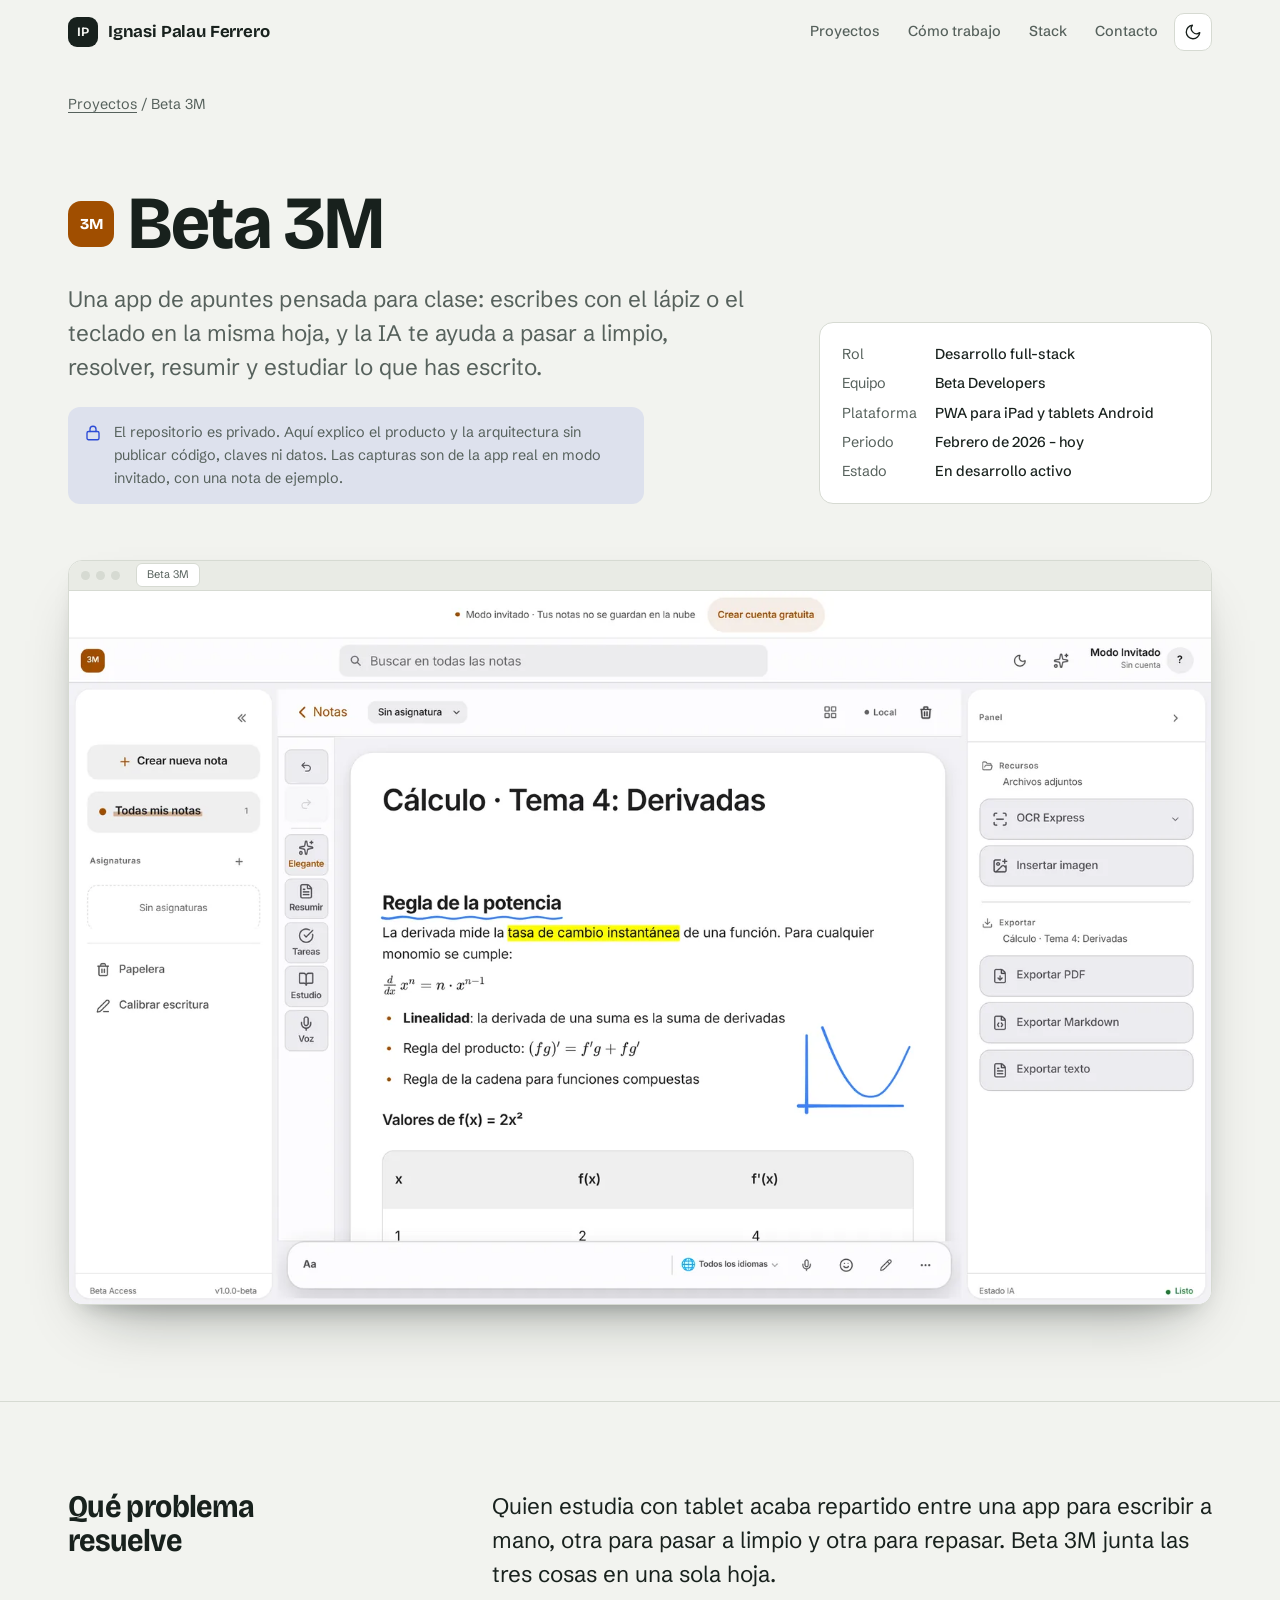
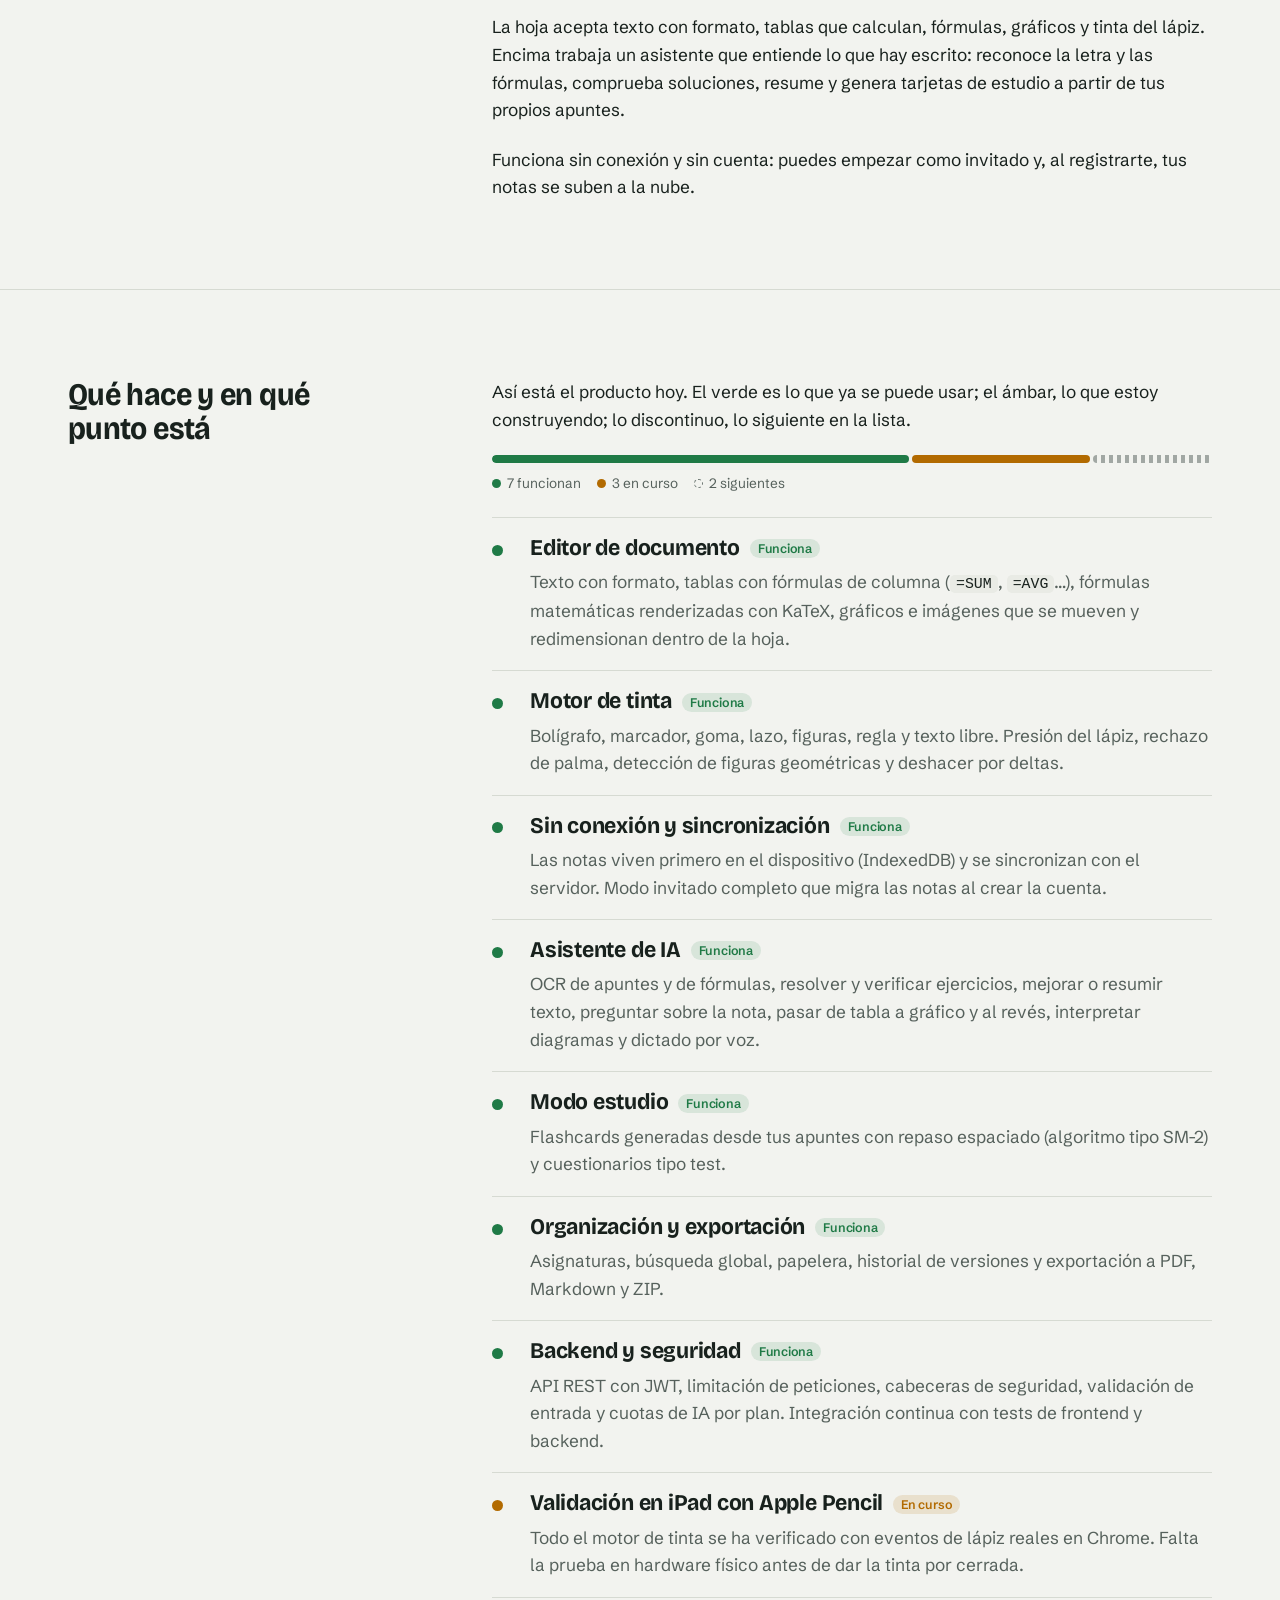
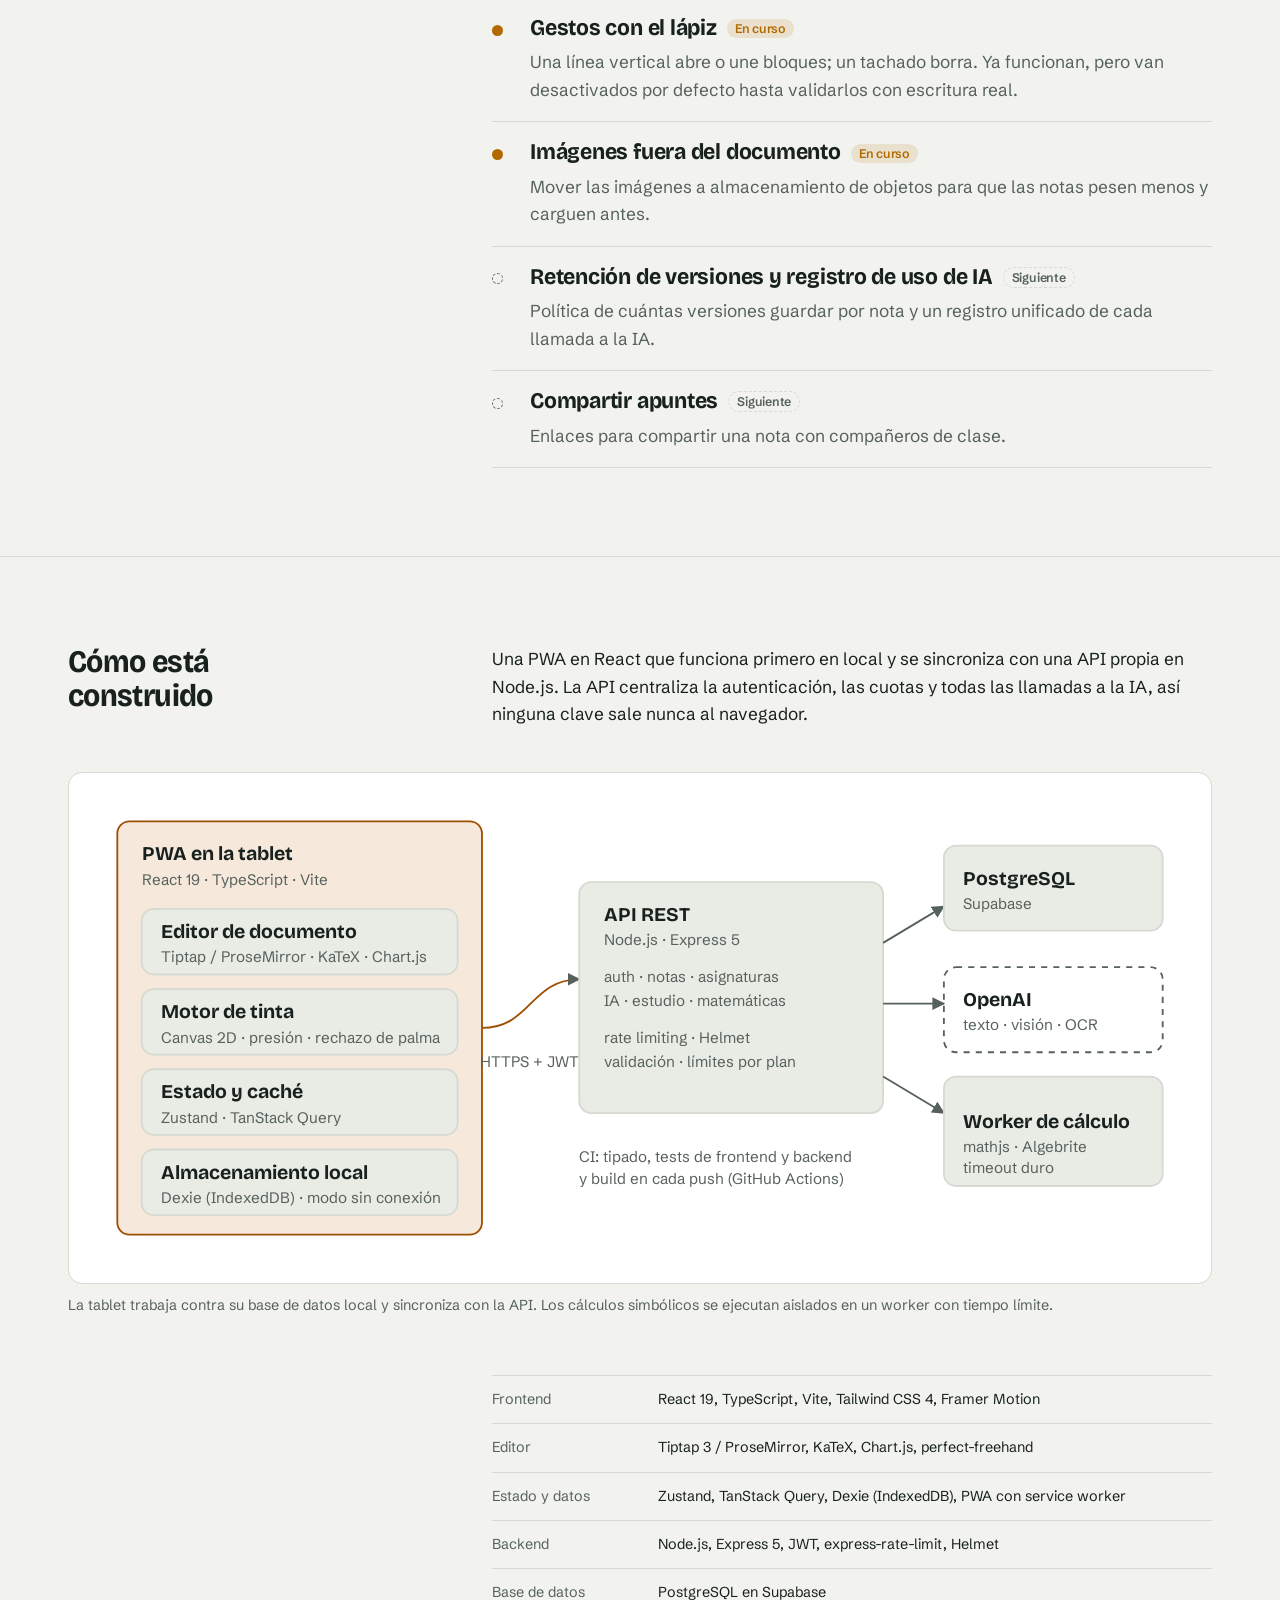
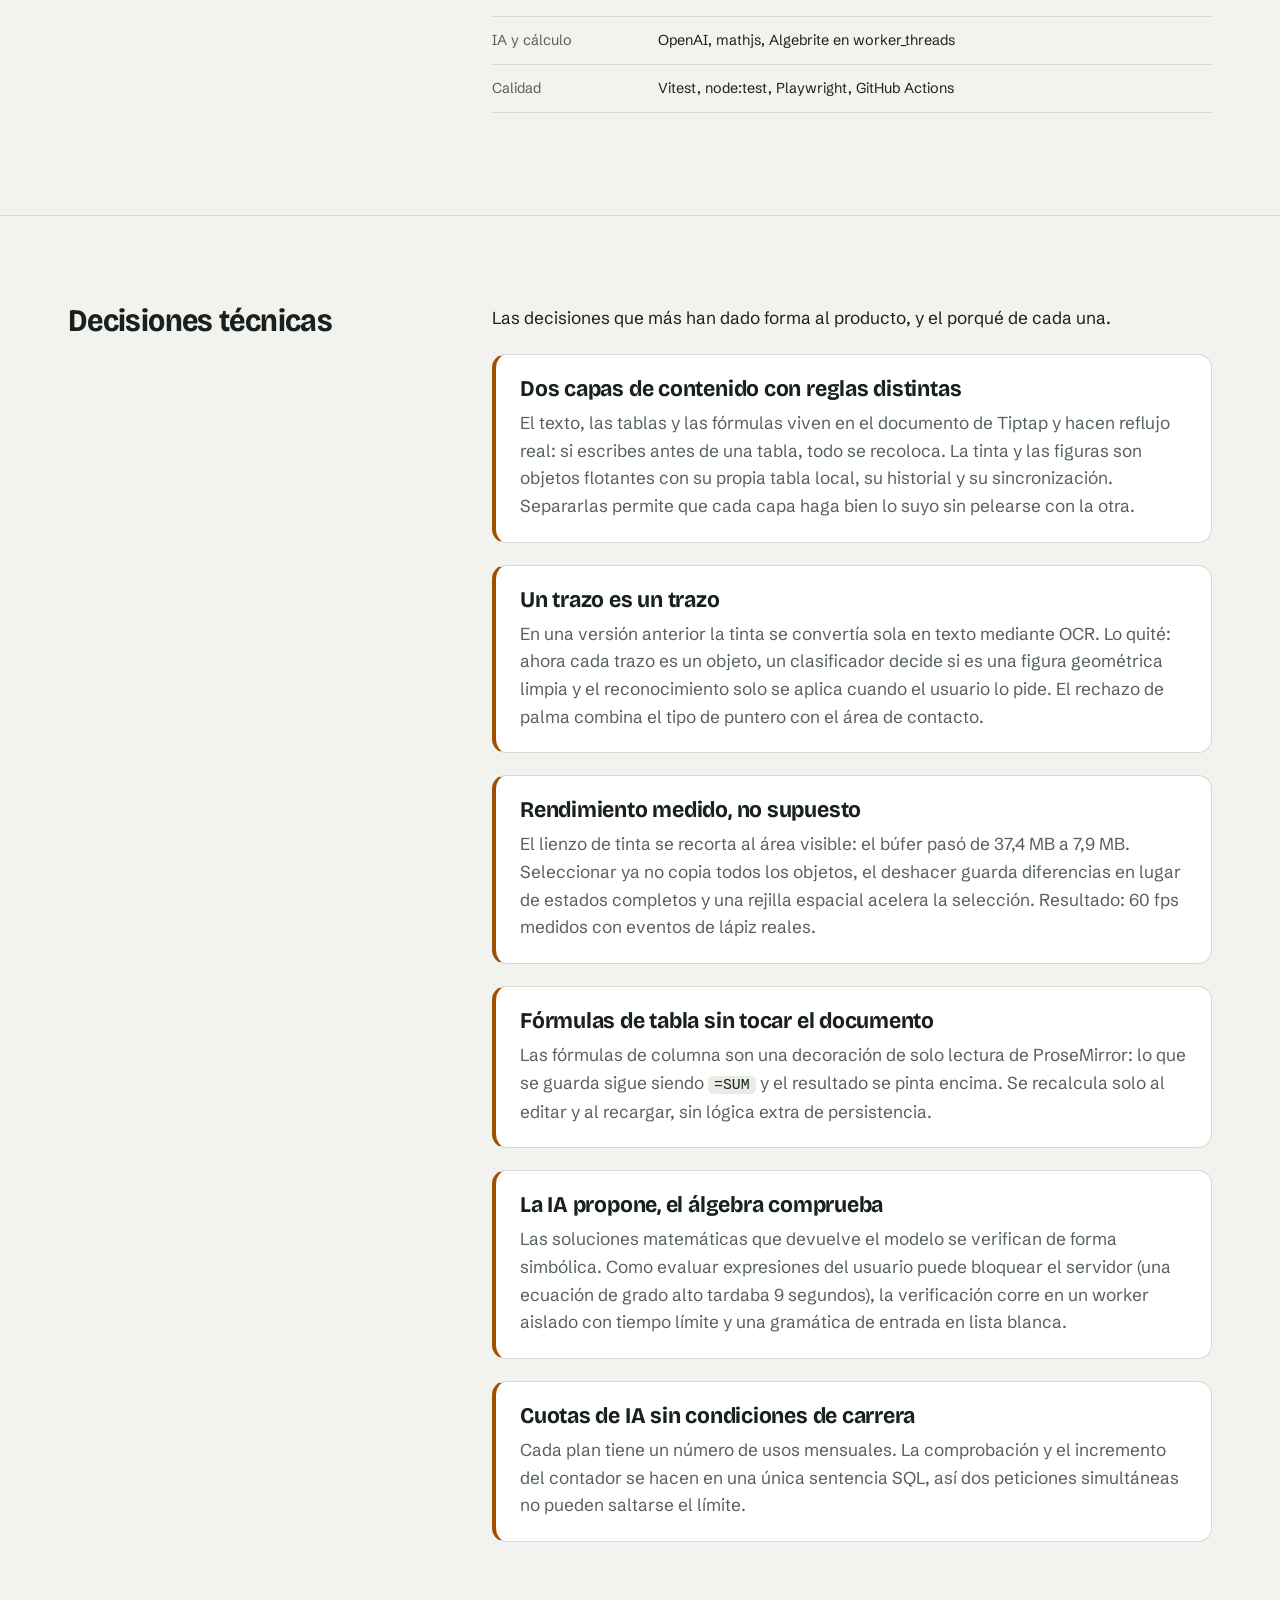
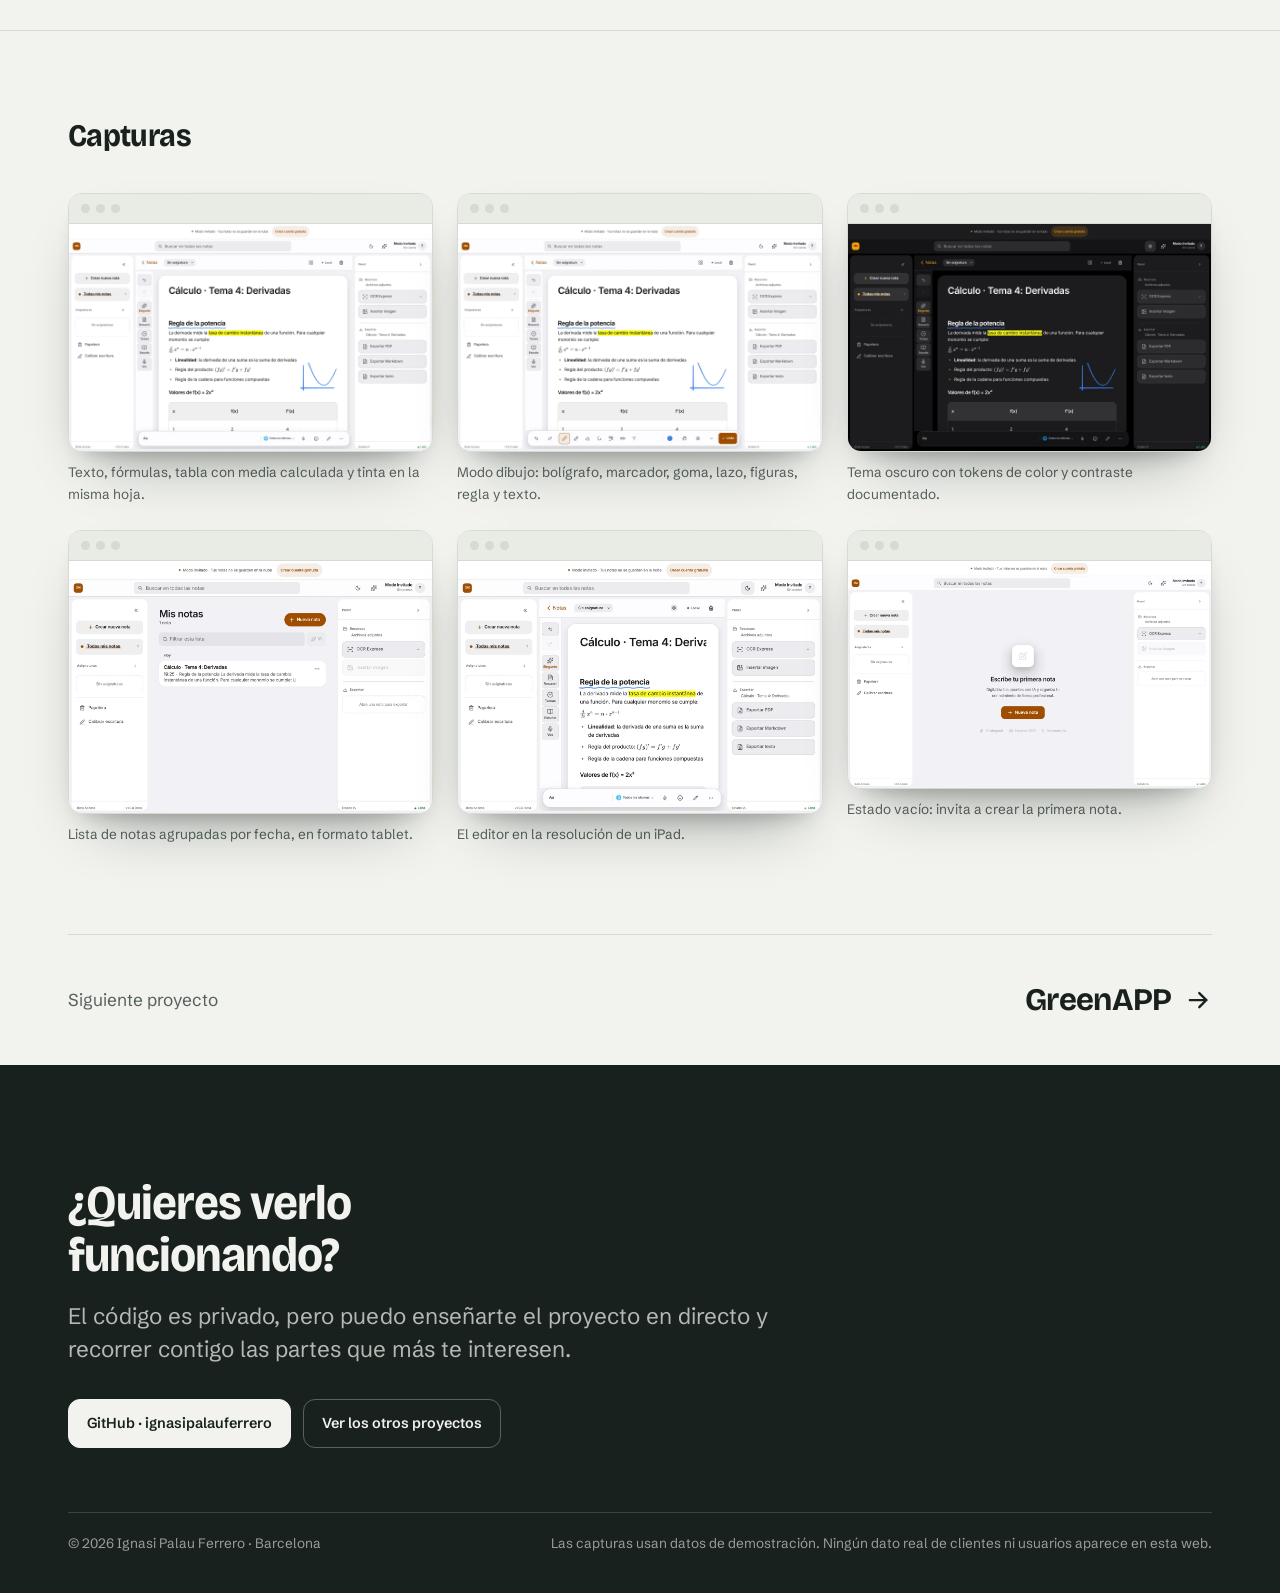
==== proyectos/beta3m.html @ 35fecd95 "Add files via upload" ====
<!doctype html>
<html lang="es">
<head>
  <meta charset="utf-8">
  <meta name="viewport" content="width=device-width, initial-scale=1">
  <title>Beta 3M · Ignasi Palau Ferrero</title>
  <meta name="description" content="Beta 3M: app de apuntes para tablet con lápiz e inteligencia artificial. Caso de estudio de Ignasi Palau Ferrero.">
  <meta name="theme-color" content="#f2f3ef" media="(prefers-color-scheme: light)">
  <meta name="theme-color" content="#121815" media="(prefers-color-scheme: dark)">
  <meta property="og:title" content="Beta 3M · Ignasi Palau Ferrero">
  <meta property="og:description" content="Beta 3M: app de apuntes para tablet con lápiz e inteligencia artificial. Caso de estudio de Ignasi Palau Ferrero.">
  <meta property="og:image" content="https://ignasipalauferrero.github.io/assets/img/og.png">
  <link rel="icon" href="../favicon.svg" type="image/svg+xml">
  <link rel="preload" href="../assets/fonts/bricolage-grotesque-latin-standard-normal.woff2" as="font" type="font/woff2" crossorigin>
  <link rel="stylesheet" href="../assets/css/site.css">
  <script src="../assets/js/site.js"></script>
</head>
<body>
  <a class="skip" href="#contenido">Saltar al contenido</a>
  <header class="site-header">
    <div class="wrap">
      <a class="brand" href="../" aria-label="Inicio">
        <span class="brand-mark" aria-hidden="true">IP</span>
        <span class="brand-name">Ignasi Palau Ferrero</span>
      </a>
      <nav class="nav" aria-label="Principal">
        <a href="../#proyectos"><span class="nav-text">Proyectos</span></a>
        <a href="../#como-trabajo"><span class="nav-text">Cómo trabajo</span></a>
        <a href="../#stack"><span class="nav-text">Stack</span></a>
        <a href="../#contacto">Contacto</a>
        <button class="icon-btn" type="button" data-theme-toggle aria-label="Cambiar tema claro u oscuro"><svg viewBox="0 0 24 24" fill="none" stroke="currentColor" stroke-width="1.8" stroke-linecap="round" stroke-linejoin="round" aria-hidden="true"><path d="M21 12.8A9 9 0 1 1 11.2 3a7 7 0 0 0 9.8 9.8z"/></svg></button>
      </nav>
    </div>
  </header>
<main id="contenido" class="case beta">
<div class="wrap"><p class="crumbs"><a href="../#proyectos">Proyectos</a> / Beta 3M</p>
<section class="case-hero">
  <div>
    <div class="project-title"><span class="project-logo" aria-hidden="true">3M</span><h1>Beta 3M</h1></div>
    <p class="lede">Una app de apuntes pensada para clase: escribes con el lápiz o el teclado en la misma hoja, y la IA te ayuda a pasar a limpio, resolver, resumir y estudiar lo que has escrito.</p>
    <p class="privacy-note"><svg viewBox="0 0 24 24" fill="none" stroke="currentColor" stroke-width="1.8" stroke-linecap="round" stroke-linejoin="round" aria-hidden="true"><rect x="4" y="10" width="16" height="11" rx="2"/><path d="M8 10V7a4 4 0 0 1 8 0v3"/></svg><span>El repositorio es privado. Aquí explico el producto y la arquitectura sin publicar código, claves ni datos. Las capturas son de la app real en modo invitado, con una nota de ejemplo.</span></p>
  </div>
  <dl class="facts"><dt>Rol</dt><dd>Desarrollo full-stack</dd><dt>Equipo</dt><dd>Beta Developers</dd><dt>Plataforma</dt><dd>PWA para iPad y tablets Android</dd><dt>Periodo</dt><dd>Febrero de 2026 – hoy</dd><dt>Estado</dt><dd>En desarrollo activo</dd></dl>
</section>
<div class="hero-shot"><button class="zoom" type="button" data-zoom="../assets/img/beta3m/editor.webp" data-caption="Editor de Beta 3M: una nota de derivadas con fórmulas KaTeX, lista, tabla con fórmulas de columna y una parábola dibujada con el lápiz"><div class="device browser"><div class="bar" aria-hidden="true"><i></i><i></i><i></i><span>Beta 3M</span></div><img src="../assets/img/beta3m/editor.webp" width="1600" height="1000" loading="lazy" alt="Editor de Beta 3M: una nota de derivadas con fórmulas KaTeX, lista, tabla con fórmulas de columna y una parábola dibujada con el lápiz"></div></button></div></div>
<section class="case-section"><div class="wrap case-grid"><h2>Qué problema resuelve</h2><div class="case-body"><p class="big">Quien estudia con tablet acaba repartido entre una app para escribir a mano, otra para pasar a limpio y otra para repasar. Beta 3M junta las tres cosas en una sola hoja.</p><p class="">La hoja acepta texto con formato, tablas que calculan, fórmulas, gráficos y tinta del lápiz. Encima trabaja un asistente que entiende lo que hay escrito: reconoce la letra y las fórmulas, comprueba soluciones, resume y genera tarjetas de estudio a partir de tus propios apuntes.</p><p class="">Funciona sin conexión y sin cuenta: puedes empezar como invitado y, al registrarte, tus notas se suben a la nube.</p></div></div></section>
<section class="case-section" id="estado"><div class="wrap case-grid"><h2>Qué hace y en qué punto está</h2><div class="case-body"><p>Así está el producto hoy. El verde es lo que ya se puede usar; el ámbar, lo que estoy construyendo; lo discontinuo, lo siguiente en la lista.</p><div class="status"><div class="status-bar" role="img" aria-label="7 funcionan, 3 en curso, 2 siguientes"><span class="ok" style="flex:7"></span><span class="wip" style="flex:3"></span><span class="next" style="flex:2"></span></div><div class="status-legend"><span><i class="dot ok"></i>7 funcionan</span><span><i class="dot wip"></i>3 en curso</span><span><i class="dot next"></i>2 siguientes</span></div></div><ul class="modules"><li class="module"><i class="dot ok" aria-hidden="true"></i><h3>Editor de documento<span class="state ok">Funciona</span></h3><p>Texto con formato, tablas con fórmulas de columna (<code>=SUM</code>, <code>=AVG</code>…), fórmulas matemáticas renderizadas con KaTeX, gráficos e imágenes que se mueven y redimensionan dentro de la hoja.</p></li><li class="module"><i class="dot ok" aria-hidden="true"></i><h3>Motor de tinta<span class="state ok">Funciona</span></h3><p>Bolígrafo, marcador, goma, lazo, figuras, regla y texto libre. Presión del lápiz, rechazo de palma, detección de figuras geométricas y deshacer por deltas.</p></li><li class="module"><i class="dot ok" aria-hidden="true"></i><h3>Sin conexión y sincronización<span class="state ok">Funciona</span></h3><p>Las notas viven primero en el dispositivo (IndexedDB) y se sincronizan con el servidor. Modo invitado completo que migra las notas al crear la cuenta.</p></li><li class="module"><i class="dot ok" aria-hidden="true"></i><h3>Asistente de IA<span class="state ok">Funciona</span></h3><p>OCR de apuntes y de fórmulas, resolver y verificar ejercicios, mejorar o resumir texto, preguntar sobre la nota, pasar de tabla a gráfico y al revés, interpretar diagramas y dictado por voz.</p></li><li class="module"><i class="dot ok" aria-hidden="true"></i><h3>Modo estudio<span class="state ok">Funciona</span></h3><p>Flashcards generadas desde tus apuntes con repaso espaciado (algoritmo tipo SM-2) y cuestionarios tipo test.</p></li><li class="module"><i class="dot ok" aria-hidden="true"></i><h3>Organización y exportación<span class="state ok">Funciona</span></h3><p>Asignaturas, búsqueda global, papelera, historial de versiones y exportación a PDF, Markdown y ZIP.</p></li><li class="module"><i class="dot ok" aria-hidden="true"></i><h3>Backend y seguridad<span class="state ok">Funciona</span></h3><p>API REST con JWT, limitación de peticiones, cabeceras de seguridad, validación de entrada y cuotas de IA por plan. Integración continua con tests de frontend y backend.</p></li><li class="module"><i class="dot wip" aria-hidden="true"></i><h3>Validación en iPad con Apple Pencil<span class="state wip">En curso</span></h3><p>Todo el motor de tinta se ha verificado con eventos de lápiz reales en Chrome. Falta la prueba en hardware físico antes de dar la tinta por cerrada.</p></li><li class="module"><i class="dot wip" aria-hidden="true"></i><h3>Gestos con el lápiz<span class="state wip">En curso</span></h3><p>Una línea vertical abre o une bloques; un tachado borra. Ya funcionan, pero van desactivados por defecto hasta validarlos con escritura real.</p></li><li class="module"><i class="dot wip" aria-hidden="true"></i><h3>Imágenes fuera del documento<span class="state wip">En curso</span></h3><p>Mover las imágenes a almacenamiento de objetos para que las notas pesen menos y carguen antes.</p></li><li class="module"><i class="dot next" aria-hidden="true"></i><h3>Retención de versiones y registro de uso de IA<span class="state next">Siguiente</span></h3><p>Política de cuántas versiones guardar por nota y un registro unificado de cada llamada a la IA.</p></li><li class="module"><i class="dot next" aria-hidden="true"></i><h3>Compartir apuntes<span class="state next">Siguiente</span></h3><p>Enlaces para compartir una nota con compañeros de clase.</p></li></ul></div></div></section>
<section class="case-section"><div class="wrap case-grid"><h2>Cómo está construido</h2><div class="case-body"><p>Una PWA en React que funciona primero en local y se sincroniza con una API propia en Node.js. La API centraliza la autenticación, las cuotas y todas las llamadas a la IA, así ninguna clave sale nunca al navegador.</p></div></div><div class="wrap"><figure class="diagram-wide"><div class="diagram"><svg viewBox="0 0 900 380" role="img" aria-label="Arquitectura de Beta 3M"><defs><marker id="arrow" viewBox="0 0 10 10" refX="9" refY="5" markerWidth="7" markerHeight="7" orient="auto-start-reverse"><path d="M0 0 10 5 0 10z"/></marker></defs><rect class="box accent" x="20" y="20" width="300" height="340" rx="10"/><text class="t" x="36" y="195"></text><text class="t" x="40" y="52">PWA en la tablet</text><text class="s" x="40" y="72">React 19 · TypeScript · Vite</text><rect class="box" x="40" y="92" width="260" height="54" rx="10"/><text class="t" x="56" y="116">Editor de documento</text><text class="s" x="56" y="136">Tiptap / ProseMirror · KaTeX · Chart.js</text><rect class="box" x="40" y="158" width="260" height="54" rx="10"/><text class="t" x="56" y="182">Motor de tinta</text><text class="s" x="56" y="202">Canvas 2D · presión · rechazo de palma</text><rect class="box" x="40" y="224" width="260" height="54" rx="10"/><text class="t" x="56" y="248">Estado y caché</text><text class="s" x="56" y="268">Zustand · TanStack Query</text><rect class="box" x="40" y="290" width="260" height="54" rx="10"/><text class="t" x="56" y="314">Almacenamiento local</text><text class="s" x="56" y="334">Dexie (IndexedDB) · modo sin conexión</text><path class="wire accent" d="M320 190 C 360 190, 360 150, 400 150"/><text class="s" x="318" y="222">HTTPS + JWT</text><rect class="box" x="400" y="70" width="250" height="190" rx="10"/><text class="t" x="416" y="170"></text><text class="t" x="420" y="102">API REST</text><text class="s" x="420" y="122">Node.js · Express 5</text><text class="s" x="420" y="152">auth · notas · asignaturas</text><text class="s" x="420" y="172">IA · estudio · matemáticas</text><text class="s" x="420" y="202">rate limiting · Helmet</text><text class="s" x="420" y="222">validación · límites por plan</text><path class="wire" d="M650 120 L 700 90"/><rect class="box" x="700" y="40" width="180" height="70" rx="10"/><text class="t" x="716" y="72">PostgreSQL</text><text class="s" x="716" y="92">Supabase</text><path class="wire" d="M650 170 L 700 170"/><rect class="box ext" x="700" y="140" width="180" height="70" rx="10"/><text class="t" x="716" y="172">OpenAI</text><text class="s" x="716" y="192">texto · visión · OCR</text><path class="wire" d="M650 230 L 700 260"/><rect class="box" x="700" y="230" width="180" height="90" rx="10"/><text class="t" x="716" y="272">Worker de cálculo</text><text class="s" x="716" y="292">mathjs · Algebrite</text><text class="s" x="716" y="309">timeout duro</text><text class="s" x="400" y="300">CI: tipado, tests de frontend y backend</text><text class="s" x="400" y="318">y build en cada push (GitHub Actions)</text></svg></div><figcaption class="diagram-caption">La tablet trabaja contra su base de datos local y sincroniza con la API. Los cálculos simbólicos se ejecutan aislados en un worker con tiempo límite.</figcaption></figure></div><div class="wrap case-grid"><span aria-hidden="true"></span><div class="case-body"><dl class="kv"><dt>Frontend</dt><dd>React 19, TypeScript, Vite, Tailwind CSS 4, Framer Motion</dd><dt>Editor</dt><dd>Tiptap 3 / ProseMirror, KaTeX, Chart.js, perfect-freehand</dd><dt>Estado y datos</dt><dd>Zustand, TanStack Query, Dexie (IndexedDB), PWA con service worker</dd><dt>Backend</dt><dd>Node.js, Express 5, JWT, express-rate-limit, Helmet</dd><dt>Base de datos</dt><dd>PostgreSQL en Supabase</dd><dt>IA y cálculo</dt><dd>OpenAI, mathjs, Algebrite en worker_threads</dd><dt>Calidad</dt><dd>Vitest, node:test, Playwright, GitHub Actions</dd></dl></div></div></section>
<section class="case-section"><div class="wrap case-grid"><h2>Decisiones técnicas</h2><div class="case-body"><p>Las decisiones que más han dado forma al producto, y el porqué de cada una.</p><div class="decisions"><article class="decision"><h3>Dos capas de contenido con reglas distintas</h3><p>El texto, las tablas y las fórmulas viven en el documento de Tiptap y hacen reflujo real: si escribes antes de una tabla, todo se recoloca. La tinta y las figuras son objetos flotantes con su propia tabla local, su historial y su sincronización. Separarlas permite que cada capa haga bien lo suyo sin pelearse con la otra.</p></article><article class="decision"><h3>Un trazo es un trazo</h3><p>En una versión anterior la tinta se convertía sola en texto mediante OCR. Lo quité: ahora cada trazo es un objeto, un clasificador decide si es una figura geométrica limpia y el reconocimiento solo se aplica cuando el usuario lo pide. El rechazo de palma combina el tipo de puntero con el área de contacto.</p></article><article class="decision"><h3>Rendimiento medido, no supuesto</h3><p>El lienzo de tinta se recorta al área visible: el búfer pasó de 37,4 MB a 7,9 MB. Seleccionar ya no copia todos los objetos, el deshacer guarda diferencias en lugar de estados completos y una rejilla espacial acelera la selección. Resultado: 60 fps medidos con eventos de lápiz reales.</p></article><article class="decision"><h3>Fórmulas de tabla sin tocar el documento</h3><p>Las fórmulas de columna son una decoración de solo lectura de ProseMirror: lo que se guarda sigue siendo <code>=SUM</code> y el resultado se pinta encima. Se recalcula solo al editar y al recargar, sin lógica extra de persistencia.</p></article><article class="decision"><h3>La IA propone, el álgebra comprueba</h3><p>Las soluciones matemáticas que devuelve el modelo se verifican de forma simbólica. Como evaluar expresiones del usuario puede bloquear el servidor (una ecuación de grado alto tardaba 9 segundos), la verificación corre en un worker aislado con tiempo límite y una gramática de entrada en lista blanca.</p></article><article class="decision"><h3>Cuotas de IA sin condiciones de carrera</h3><p>Cada plan tiene un número de usos mensuales. La comprobación y el incremento del contador se hacen en una única sentencia SQL, así dos peticiones simultáneas no pueden saltarse el límite.</p></article></div></div></div></section>
<section class="case-section"><div class="wrap"><h2 class="gallery-title">Capturas</h2><div class="gallery desk"><figure><button class="zoom" type="button" data-zoom="../assets/img/beta3m/editor.webp" data-caption="Nota con fórmulas, tabla y tinta"><div class="device browser"><div class="bar" aria-hidden="true"><i></i><i></i><i></i></div><img src="../assets/img/beta3m/editor.webp" width="1600" height="1000" loading="lazy" alt="Nota con fórmulas, tabla y tinta"></div></button><figcaption>Texto, fórmulas, tabla con media calculada y tinta en la misma hoja.</figcaption></figure><figure><button class="zoom" type="button" data-zoom="../assets/img/beta3m/modo-dibujo.webp" data-caption="Modo dibujo con la barra de herramientas"><div class="device browser"><div class="bar" aria-hidden="true"><i></i><i></i><i></i></div><img src="../assets/img/beta3m/modo-dibujo.webp" width="1600" height="1000" loading="lazy" alt="Modo dibujo con la barra de herramientas"></div></button><figcaption>Modo dibujo: bolígrafo, marcador, goma, lazo, figuras, regla y texto.</figcaption></figure><figure><button class="zoom" type="button" data-zoom="../assets/img/beta3m/editor-oscuro.webp" data-caption="La nota en tema oscuro"><div class="device browser"><div class="bar" aria-hidden="true"><i></i><i></i><i></i></div><img src="../assets/img/beta3m/editor-oscuro.webp" width="1600" height="1000" loading="lazy" alt="La nota en tema oscuro"></div></button><figcaption>Tema oscuro con tokens de color y contraste documentado.</figcaption></figure><figure><button class="zoom" type="button" data-zoom="../assets/img/beta3m/ipad-lista.webp" data-caption="Lista de notas en formato tablet"><div class="device browser"><div class="bar" aria-hidden="true"><i></i><i></i><i></i></div><img src="../assets/img/beta3m/ipad-lista.webp" width="1400" height="972" loading="lazy" alt="Lista de notas en formato tablet"></div></button><figcaption>Lista de notas agrupadas por fecha, en formato tablet.</figcaption></figure><figure><button class="zoom" type="button" data-zoom="../assets/img/beta3m/ipad.webp" data-caption="Editor en formato tablet"><div class="device browser"><div class="bar" aria-hidden="true"><i></i><i></i><i></i></div><img src="../assets/img/beta3m/ipad.webp" width="1400" height="972" loading="lazy" alt="Editor en formato tablet"></div></button><figcaption>El editor en la resolución de un iPad.</figcaption></figure><figure><button class="zoom" type="button" data-zoom="../assets/img/beta3m/inicio.webp" data-caption="Pantalla inicial vacía"><div class="device browser"><div class="bar" aria-hidden="true"><i></i><i></i><i></i></div><img src="../assets/img/beta3m/inicio.webp" width="1600" height="1000" loading="lazy" alt="Pantalla inicial vacía"></div></button><figcaption>Estado vacío: invita a crear la primera nota.</figcaption></figure></div></div></section>
<div class="wrap"><nav class="next-project" aria-label="Siguiente proyecto"><span class="muted">Siguiente proyecto</span>
<a href="greenapp.html">GreenAPP <svg viewBox="0 0 24 24" fill="none" stroke="currentColor" stroke-width="2" stroke-linecap="round" aria-hidden="true"><path d="M5 12h14M13 6l6 6-6 6"/></svg></a></nav></div>
</main>
  <footer class="contact" id="contacto">
    <div class="wrap">
      <h2>¿Quieres verlo funcionando?</h2>
      <p>El código es privado, pero puedo enseñarte el proyecto en directo y recorrer contigo las partes que más te interesen.</p>
      <div class="links">
        <a class="btn" href="https://github.com/ignasipalauferrero" rel="me">GitHub · ignasipalauferrero</a>
        <a class="btn ghost" href="../#proyectos">Ver los otros proyectos</a>
      </div>
      <div class="fineprint">
        <span>© 2026 Ignasi Palau Ferrero · Barcelona</span>
        <span>Las capturas usan datos de demostración. Ningún dato real de clientes ni usuarios aparece en esta web.</span>
      </div>
    </div>
  </footer>
</body>
</html>
---- assets/css/site.css ----
/* ==========================================================
   Ignasi Palau Ferrero — portfolio
   Tokens · base · layout · components
   ========================================================== */

/* Self-hosted fonts (SIL OFL) */
@font-face { font-family: "Bricolage Grotesque"; src: url(../fonts/bricolage-grotesque-latin-standard-normal.woff2) format("woff2-variations"), url(../fonts/bricolage-grotesque-latin-standard-normal.woff2) format("woff2"); font-weight: 200 800; font-stretch: 75% 100%; font-display: swap; }
@font-face { font-family: "Schibsted Grotesk"; src: url(../fonts/schibsted-grotesk-latin-400-normal.woff2) format("woff2"); font-weight: 400; font-display: swap; }
@font-face { font-family: "Schibsted Grotesk"; src: url(../fonts/schibsted-grotesk-latin-500-normal.woff2) format("woff2"); font-weight: 500; font-display: swap; }
@font-face { font-family: "Schibsted Grotesk"; src: url(../fonts/schibsted-grotesk-latin-600-normal.woff2) format("woff2"); font-weight: 600; font-display: swap; }
@font-face { font-family: "Schibsted Grotesk"; src: url(../fonts/schibsted-grotesk-latin-700-normal.woff2) format("woff2"); font-weight: 700; font-display: swap; }
@font-face { font-family: "Caveat"; src: url(../fonts/caveat-latin-600-normal.woff2) format("woff2"); font-weight: 600; font-display: swap; }

:root {
  --paper: #f2f3ef;
  --surface: #ffffff;
  --surface-2: #e9ebe5;
  --ink: #18211d;
  --graphite: #56615c;
  --line: #d6dad2;
  --pencil: #2c4bd6;
  --pencil-soft: rgba(44, 75, 214, 0.1);

  --beta: #a04e00;
  --beta-soft: #f6e9dc;
  --green: #138a3e;
  --green-soft: #e1f3e6;
  --sorella: #2f5d45;
  --sorella-soft: #e3ece6;

  --ok: #1f7a46;
  --wip: #b26a00;
  --next: #6b7570;

  --display: "Bricolage Grotesque", "Avenir Next", "Segoe UI", system-ui, sans-serif;
  --body: "Schibsted Grotesk", "Helvetica Neue", Arial, system-ui, sans-serif;
  --hand: "Caveat", "Bradley Hand", "Segoe Print", cursive;

  --step--1: clamp(0.84rem, 0.82rem + 0.1vw, 0.9rem);
  --step-0: clamp(1rem, 0.97rem + 0.15vw, 1.08rem);
  --step-1: clamp(1.2rem, 1.12rem + 0.35vw, 1.4rem);
  --step-2: clamp(1.5rem, 1.32rem + 0.8vw, 2rem);
  --step-3: clamp(2rem, 1.6rem + 1.8vw, 3.1rem);
  --step-4: clamp(2.6rem, 1.8rem + 3.6vw, 5.2rem);

  --gutter: clamp(16px, 4vw, 48px);
  --max: 1240px;
  --radius-device: 28px;
  --radius-panel: 14px;
  --radius-chip: 999px;
  color-scheme: light;
}

@media (prefers-color-scheme: dark) {
  :root:not([data-theme="light"]) {
    --paper: #121815;
    --surface: #1a221e;
    --surface-2: #222b27;
    --ink: #e6ebe7;
    --graphite: #9ea9a3;
    --line: #2e3833;
    --pencil: #93a6ff;
    --pencil-soft: rgba(147, 166, 255, 0.12);
    --beta: #f0a160;
    --beta-soft: #33261b;
    --green: #4ccf7c;
    --green-soft: #18301f;
    --sorella: #8cc5a4;
    --sorella-soft: #1d2d24;
    --ok: #5fd08f;
    --wip: #f0b35a;
    --next: #9ea9a3;
    color-scheme: dark;
  }
}
:root[data-theme="dark"] {
  --paper: #121815;
  --surface: #1a221e;
  --surface-2: #222b27;
  --ink: #e6ebe7;
  --graphite: #9ea9a3;
  --line: #2e3833;
  --pencil: #93a6ff;
  --pencil-soft: rgba(147, 166, 255, 0.12);
  --beta: #f0a160;
  --beta-soft: #33261b;
  --green: #4ccf7c;
  --green-soft: #18301f;
  --sorella: #8cc5a4;
  --sorella-soft: #1d2d24;
  --ok: #5fd08f;
  --wip: #f0b35a;
  --next: #9ea9a3;
  color-scheme: dark;
}

/* ---------- base ---------- */
*, *::before, *::after { box-sizing: border-box; }
html { -webkit-text-size-adjust: 100%; scroll-behavior: smooth; }
@media (prefers-reduced-motion: reduce) { html { scroll-behavior: auto; } }
body {
  margin: 0;
  background: var(--paper);
  color: var(--ink);
  font-family: var(--body);
  font-size: var(--step-0);
  line-height: 1.6;
  text-rendering: optimizeLegibility;
  -webkit-font-smoothing: antialiased;
  overflow-x: hidden;
}
img { max-width: 100%; height: auto; display: block; }
a { color: inherit; text-decoration-thickness: 1px; text-underline-offset: 0.2em; }
a:hover { text-decoration-color: var(--pencil); }
:focus-visible { outline: 2px solid var(--pencil); outline-offset: 3px; border-radius: 4px; }
h1, h2, h3, h4 {
  font-family: var(--display);
  font-weight: 700;
  line-height: 1.08;
  letter-spacing: -0.02em;
  margin: 0;
  font-variation-settings: "wdth" 92;
}
p { margin: 0 0 1em; }
p:last-child { margin-bottom: 0; }
ul { margin: 0; padding: 0; }
.skip {
  position: absolute; left: -9999px; top: 8px;
  background: var(--ink); color: var(--paper); padding: 8px 14px; border-radius: 8px; z-index: 50;
}
.skip:focus { left: 8px; }
.wrap { width: 100%; max-width: var(--max); margin: 0 auto; padding: 0 var(--gutter); }
.measure { max-width: 64ch; }
.muted { color: var(--graphite); }
.visually-hidden { position: absolute; width: 1px; height: 1px; overflow: hidden; clip: rect(0 0 0 0); white-space: nowrap; }

/* ---------- header ---------- */
.site-header {
  position: sticky; top: 0; z-index: 20;
  background: color-mix(in srgb, var(--paper) 88%, transparent);
  backdrop-filter: saturate(1.4) blur(10px);
  -webkit-backdrop-filter: saturate(1.4) blur(10px);
  border-bottom: 1px solid transparent;
  transition: border-color .2s;
}
.site-header.is-stuck { border-bottom-color: var(--line); }
.site-header .wrap { display: flex; align-items: center; gap: 24px; min-height: 64px; }
.brand {
  font-family: var(--display); font-weight: 700; font-size: 1.05rem; letter-spacing: -0.01em;
  text-decoration: none; display: inline-flex; align-items: center; gap: 10px; white-space: nowrap;
}
.brand-mark {
  width: 30px; height: 30px; border-radius: 9px; background: var(--ink); color: var(--paper);
  display: grid; place-items: center; font-size: 0.8rem; letter-spacing: 0;
}
.nav { margin-left: auto; display: flex; align-items: center; gap: 4px; }
.nav a {
  text-decoration: none; color: var(--graphite); font-size: var(--step--1); font-weight: 500;
  padding: 8px 12px; border-radius: 8px;
}
.nav a:hover, .nav a[aria-current="page"] { color: var(--ink); background: var(--surface-2); }
.icon-btn {
  display: inline-grid; place-items: center; width: 38px; height: 38px; border-radius: 10px;
  border: 1px solid var(--line); background: var(--surface); color: var(--ink); cursor: pointer;
}
.icon-btn:hover { border-color: var(--graphite); }
.icon-btn svg { width: 18px; height: 18px; }
@media (max-width: 720px) {
  .nav .nav-text { display: none; }
  .brand-name { display: none; }
}

/* ---------- hero ---------- */
.hero { padding: clamp(40px, 8vw, 96px) 0 0; }
.hero-intro { display: grid; grid-template-columns: minmax(0, 1fr); gap: 28px; align-items: end; }
@media (min-width: 1040px) {
  .hero-intro { grid-template-columns: minmax(0, 7fr) minmax(0, 5fr); column-gap: 56px; }
  .hero-intro .hero-side { padding-bottom: 8px; }
}
.hero-side { display: grid; gap: 24px; }
.hero h1 {
  font-size: var(--step-4);
  font-variation-settings: "wdth" 96;
  letter-spacing: -0.018em;
  line-height: 1;
  max-width: 15ch;
}
.hero-lede { font-size: clamp(1.08rem, 1rem + 0.3vw, 1.25rem); line-height: 1.5; color: var(--graphite); max-width: 52ch; }
.hero-lede strong { color: var(--ink); font-weight: 600; }
.hero-actions { display: flex; flex-wrap: wrap; gap: 12px; margin-top: 4px; }
.btn {
  display: inline-flex; align-items: center; gap: 10px; text-decoration: none;
  font-weight: 600; font-size: var(--step--1);
  padding: 12px 18px; border-radius: 12px; border: 1px solid var(--ink);
  background: var(--ink); color: var(--paper);
}
.btn:hover { background: var(--pencil); border-color: var(--pencil); color: #fff; }
.btn.ghost { background: transparent; color: var(--ink); border-color: var(--line); }
.btn.ghost:hover { border-color: var(--ink); background: var(--surface); color: var(--ink); }
.btn svg { width: 18px; height: 18px; }

/* the workbench: three real products on one table */
.bench {
  position: relative;
  margin-top: clamp(40px, 6vw, 72px);
  padding: clamp(28px, 5vw, 64px) clamp(12px, 3vw, 40px) clamp(40px, 6vw, 80px);
  border-radius: 28px 28px 0 0;
  background-color: var(--surface-2);
  background-image: radial-gradient(color-mix(in srgb, var(--graphite) 28%, transparent) 1px, transparent 1.2px);
  background-size: 22px 22px;
  border: 1px solid var(--line);
  border-bottom: 0;
  overflow: hidden;
}
.bench-stage {
  position: relative;
  display: grid;
  grid-template-columns: 1.55fr 0.62fr 1.25fr;
  align-items: end;
  gap: clamp(10px, 2vw, 28px);
  max-width: 1120px; margin: 0 auto;
}
.bench-item { position: relative; text-decoration: none; display: block; }
.bench-item .note {
  position: absolute; font-family: var(--hand); font-weight: 600; color: var(--pencil);
  font-size: clamp(1.15rem, 0.9rem + 0.9vw, 1.75rem); line-height: 1; white-space: nowrap;
  pointer-events: none;
}
.bench-item .note svg { position: absolute; overflow: visible; }
.bench-item .note path { fill: none; stroke: currentColor; stroke-width: 2.2; stroke-linecap: round; stroke-linejoin: round; }
.bench-item:hover .device { transform: translateY(-6px); }
.bench-item .device { transition: transform .35s cubic-bezier(.2,.8,.2,1); }
.bench-item:focus-visible { outline-offset: 8px; }
.note-tablet { top: -44px; left: 6%; }
.note-phone { top: -50px; left: -10%; }
.note-web { top: -44px; right: 4%; }
.note-tablet svg { left: 100%; top: 14px; width: 60px; height: 40px; }
.note-phone svg { left: 60%; top: 26px; width: 40px; height: 40px; }
.note-web svg { right: 100%; top: 14px; width: 56px; height: 40px; }
@media (max-width: 860px) {
  .bench-stage { grid-template-columns: 1fr 0.55fr; }
  .bench-item.web { grid-column: 1 / -1; }
  .note-phone { left: -30%; }
}
@media (max-width: 560px) {
  .bench-stage { grid-template-columns: 1fr; gap: 56px; }
  .bench-item.phone { width: 58%; margin: 0 auto; }
  .bench-item .note { display: none; }
}
@media (prefers-reduced-motion: reduce) { .bench-item .device { transition: none; } }

/* ---------- devices (pure CSS frames) ---------- */
.device { position: relative; background: #0f1412; box-shadow: 0 1px 0 rgba(255,255,255,.08) inset, 0 30px 60px -30px rgba(10, 20, 15, .45), 0 12px 24px -16px rgba(10, 20, 15, .35); }
.device img { width: 100%; height: auto; }
.device.tablet { border-radius: 26px; padding: 14px; }
.device.tablet img { border-radius: 12px; }
.device.phone { border-radius: 38px; padding: 9px; }
.device.phone img { border-radius: 30px; }
.device.browser { border-radius: 14px; padding: 0; overflow: hidden; background: var(--surface); border: 1px solid var(--line); }
.device.browser .bar {
  height: 30px; display: flex; align-items: center; gap: 6px; padding: 0 12px;
  background: var(--surface-2); border-bottom: 1px solid var(--line);
}
.device.browser .bar i { width: 9px; height: 9px; border-radius: 50%; background: var(--line); display: block; }
.device.browser .bar span {
  margin-left: 10px; font-size: 11px; color: var(--graphite); background: var(--surface);
  border-radius: 6px; padding: 2px 10px; border: 1px solid var(--line);
}

/* ---------- sections ---------- */
.section { padding: clamp(64px, 10vw, 128px) 0; }
.section + .section { padding-top: 0; }
.section-head { display: grid; gap: 14px; margin-bottom: clamp(32px, 5vw, 56px); }
.section-head h2 { font-size: var(--step-3); max-width: 20ch; }
.section-head p { color: var(--graphite); max-width: 60ch; font-size: var(--step-1); line-height: 1.5; }

/* ---------- project rows (home) ---------- */
.project {
  --accent: var(--ink); --accent-soft: var(--surface-2);
  display: grid; grid-template-columns: minmax(0, 5fr) minmax(0, 7fr);
  gap: clamp(28px, 5vw, 72px); align-items: start;
  padding: clamp(40px, 6vw, 72px) 0;
  border-top: 1px solid var(--line);
}
.project:last-child { border-bottom: 1px solid var(--line); }
.project.beta { --accent: var(--beta); --accent-soft: var(--beta-soft); }
.project.green { --accent: var(--green); --accent-soft: var(--green-soft); }
.project.sorella { --accent: var(--sorella); --accent-soft: var(--sorella-soft); }
.project-copy { position: sticky; top: 96px; display: grid; gap: 20px; }
.project-title { display: flex; align-items: center; gap: 14px; }
.project-title h3 { font-size: var(--step-3); font-variation-settings: "wdth" 88; }
.project-logo {
  width: 46px; height: 46px; border-radius: 13px; flex: none;
  display: grid; place-items: center; background: var(--accent); color: #fff;
  font-family: var(--display); font-weight: 800; font-size: 0.95rem;
}
.project-logo svg { width: 24px; height: 24px; }
.project-pitch { font-size: var(--step-1); line-height: 1.45; }
.facts { display: grid; grid-template-columns: auto 1fr; gap: 6px 18px; font-size: var(--step--1); margin: 0; }
.facts dt { color: var(--graphite); }
.facts dd { margin: 0; font-weight: 500; }
.tags { display: flex; flex-wrap: wrap; gap: 6px; list-style: none; }
.tags li {
  font-size: 0.82rem; font-weight: 500; padding: 4px 10px; border-radius: var(--radius-chip);
  background: var(--surface); border: 1px solid var(--line);
}
.read-more {
  display: inline-flex; align-items: center; gap: 8px; font-weight: 600; text-decoration: none;
  color: var(--accent); font-size: var(--step-0);
}
.read-more svg { width: 18px; height: 18px; transition: transform .2s; }
.read-more:hover svg { transform: translateX(3px); }
.read-more:hover { text-decoration: underline; }

/* status map — what works today, what is being built, what's next */
.status { display: grid; gap: 10px; }
.status-bar { display: flex; height: 8px; border-radius: 99px; overflow: hidden; gap: 3px; }
.status-bar span { display: block; border-radius: 99px; }
.status-bar .ok { background: var(--ok); }
.status-bar .wip { background: var(--wip); }
.status-bar .next { background: repeating-linear-gradient(90deg, var(--next) 0 4px, transparent 4px 8px); opacity: .6; }
.status-legend { display: flex; flex-wrap: wrap; gap: 4px 16px; font-size: 0.85rem; color: var(--graphite); }
.dot { display: inline-block; width: 9px; height: 9px; border-radius: 50%; margin-right: 6px; vertical-align: 0.05em; }
.dot.ok { background: var(--ok); }
.dot.wip { background: var(--wip); }
.dot.next { border: 1.5px dashed var(--next); }

.project-visual { display: grid; gap: 18px; }
.visual-pair { display: grid; grid-template-columns: 1fr 1fr; gap: 18px; align-items: start; }
.visual-phones { display: grid; grid-template-columns: repeat(3, 1fr); gap: clamp(10px, 2vw, 22px); align-items: start; }
.visual-phones > :nth-child(2) { margin-top: 48px; }
.visual-phones > :nth-child(3) { margin-top: 24px; }
.visual-mixed { display: grid; grid-template-columns: 1fr 0.34fr; gap: 18px; align-items: end; }
.caption { font-size: 0.85rem; color: var(--graphite); margin-top: 10px; }
@media (max-width: 900px) {
  .project { grid-template-columns: 1fr; }
  .project-copy { position: static; }
}
@media (max-width: 520px) {
  .visual-phones { grid-template-columns: 1fr 1fr; }
  .visual-phones > :nth-child(3) { display: none; }
  .visual-pair { grid-template-columns: 1fr; }
}

/* ---------- principles ---------- */
.principles { display: grid; grid-template-columns: repeat(2, minmax(0, 1fr)); gap: 0; border-top: 1px solid var(--line); }
.principle { padding: clamp(24px, 3vw, 36px) clamp(0px, 2vw, 32px) clamp(24px, 3vw, 36px) 0; border-bottom: 1px solid var(--line); }
.principle:nth-child(odd) { border-right: 1px solid var(--line); }
.principle:nth-child(even) { padding-left: clamp(20px, 3vw, 40px); }
.principle h3 { font-size: var(--step-2); margin-bottom: 12px; max-width: 22ch; }
.principle p { color: var(--graphite); }
.principle .proof { margin-top: 14px; font-size: var(--step--1); color: var(--ink); display: flex; gap: 10px; }
.principle .proof::before { content: ""; flex: none; width: 3px; border-radius: 3px; background: var(--pencil); }
@media (max-width: 760px) {
  .principles { grid-template-columns: 1fr; }
  .principle:nth-child(odd) { border-right: 0; }
  .principle:nth-child(even) { padding-left: 0; }
}

/* ---------- stack table ---------- */
.stack { width: 100%; border-collapse: collapse; font-size: var(--step--1); }
.stack th, .stack td { text-align: left; padding: 14px 12px 14px 0; border-bottom: 1px solid var(--line); vertical-align: top; }
.stack thead th { color: var(--graphite); font-weight: 500; }
.stack tbody th { font-family: var(--display); font-weight: 700; font-size: var(--step-0); width: 18%; }
.stack td.where { white-space: nowrap; width: 1%; }
.pill { display: inline-block; font-size: 0.75rem; font-weight: 600; padding: 2px 8px; border-radius: 99px; margin: 0 4px 4px 0; }
.pill.beta { background: var(--beta-soft); color: var(--beta); }
.pill.green { background: var(--green-soft); color: var(--green); }
.pill.sorella { background: var(--sorella-soft); color: var(--sorella); }
@media (max-width: 640px) {
  .stack thead { display: none; }
  .stack, .stack tbody, .stack tr, .stack th, .stack td { display: block; width: auto !important; }
  .stack tr { padding: 14px 0; border-bottom: 1px solid var(--line); }
  .stack th, .stack td { border: 0; padding: 2px 0; white-space: normal !important; }
}

/* ---------- footer / contact ---------- */
.contact { background: var(--ink); color: var(--paper); padding: clamp(64px, 9vw, 112px) 0 40px; }
.contact h2 { font-size: var(--step-3); max-width: 18ch; color: var(--paper); }
.contact p { color: color-mix(in srgb, var(--paper) 72%, transparent); max-width: 56ch; font-size: var(--step-1); line-height: 1.5; margin-top: 18px; }
.contact .links { display: flex; flex-wrap: wrap; gap: 12px; margin-top: 32px; }
.contact .btn { background: var(--paper); color: var(--ink); border-color: var(--paper); }
.contact .btn:hover { background: var(--pencil); border-color: var(--pencil); color: #fff; }
.contact .btn.ghost { background: transparent; color: var(--paper); border-color: color-mix(in srgb, var(--paper) 30%, transparent); }
.contact .btn.ghost:hover { border-color: var(--paper); }
.fineprint {
  margin-top: 64px; padding-top: 20px; border-top: 1px solid color-mix(in srgb, var(--paper) 16%, transparent);
  display: flex; flex-wrap: wrap; justify-content: space-between; gap: 12px;
  font-size: 0.85rem; color: color-mix(in srgb, var(--paper) 60%, transparent);
}
@media (prefers-color-scheme: dark) {
  :root:not([data-theme="light"]) .contact { background: #0b100d; color: #e6ebe7; }
  :root:not([data-theme="light"]) .contact h2 { color: #e6ebe7; }
}
:root[data-theme="dark"] .contact { background: #0b100d; color: #e6ebe7; }
:root[data-theme="dark"] .contact h2 { color: #e6ebe7; }

/* ==========================================================
   Case study pages
   ========================================================== */
.case { --accent: var(--ink); --accent-soft: var(--surface-2); }
.case.beta { --accent: var(--beta); --accent-soft: var(--beta-soft); }
.case.green { --accent: var(--green); --accent-soft: var(--green-soft); }
.case.sorella { --accent: var(--sorella); --accent-soft: var(--sorella-soft); }

.crumbs { padding-top: 28px; font-size: var(--step--1); color: var(--graphite); }
.crumbs a { color: var(--graphite); }
.case-hero { padding: clamp(28px, 5vw, 56px) 0 clamp(32px, 5vw, 56px); display: grid; grid-template-columns: minmax(0, 7fr) minmax(0, 4fr); gap: clamp(28px, 5vw, 64px); align-items: end; }
.case-hero h1 { font-size: var(--step-4); font-variation-settings: "wdth" 96; letter-spacing: -0.018em; line-height: 1; }
.case-hero h1 .logo-inline { display: inline-grid; vertical-align: 0.1em; margin-right: 0.2em; }
.case-hero .lede { font-size: var(--step-1); line-height: 1.5; color: var(--graphite); margin-top: 22px; max-width: 54ch; }
.case-hero .facts { padding: 20px 22px; border-radius: var(--radius-panel); background: var(--surface); border: 1px solid var(--line); }
@media (max-width: 860px) { .case-hero { grid-template-columns: 1fr; } }

.privacy-note {
  display: flex; gap: 12px; align-items: flex-start; font-size: var(--step--1); color: var(--graphite);
  padding: 14px 16px; border-radius: 12px; background: var(--pencil-soft); margin-top: 18px; max-width: 64ch;
}
.privacy-note svg { flex: none; width: 18px; height: 18px; color: var(--pencil); margin-top: 3px; }

.hero-shot { margin-bottom: clamp(56px, 8vw, 96px); }
.case-section { padding: clamp(48px, 7vw, 88px) 0; border-top: 1px solid var(--line); }
.case-grid { display: grid; grid-template-columns: minmax(0, 4fr) minmax(0, 8fr); gap: clamp(24px, 5vw, 64px); }
.case-grid > h2 { font-size: var(--step-2); position: sticky; top: 96px; align-self: start; max-width: 14ch; }
@media (max-width: 860px) { .case-grid { grid-template-columns: 1fr; } .case-grid > h2 { position: static; } }
.case-body { display: grid; gap: 22px; }
.case-body > p { margin: 0; }
.diagram-wide { margin: clamp(28px, 4vw, 44px) 0; }
.diagram-wide .diagram svg { min-width: 760px; }
.case-body > p, .case-body .measure { font-size: var(--step-0); max-width: 66ch; }
.case-body .big { font-size: var(--step-1); line-height: 1.5; }

/* modules list with status */
.modules { display: grid; gap: 0; list-style: none; border-top: 1px solid var(--line); }
.module { display: grid; grid-template-columns: 26px minmax(0, 1fr); gap: 4px 12px; padding: 18px 0; border-bottom: 1px solid var(--line); }
.module .dot { margin: 0.5em 0 0; width: 11px; height: 11px; }
.module h3 { font-size: var(--step-1); font-variation-settings: "wdth" 95; letter-spacing: -0.01em; }
.module p { grid-column: 2; color: var(--graphite); margin: 4px 0 0; max-width: 64ch; }
.module .state { font-family: var(--body); font-size: 0.78rem; font-weight: 600; margin-left: 10px; vertical-align: 0.15em; padding: 2px 8px; border-radius: 99px; white-space: nowrap; }
.state.ok { color: var(--ok); background: color-mix(in srgb, var(--ok) 12%, transparent); }
.state.wip { color: var(--wip); background: color-mix(in srgb, var(--wip) 14%, transparent); }
.state.next { color: var(--graphite); border: 1px dashed var(--line); }

/* decisions */
.decisions { display: grid; gap: 22px; counter-reset: none; }
.decision { padding: 22px 24px; border-radius: var(--radius-panel); background: var(--surface); border: 1px solid var(--line); border-left: 4px solid var(--accent); }
.decision h3 { font-size: var(--step-1); margin-bottom: 8px; font-variation-settings: "wdth" 95; letter-spacing: -0.01em; }
.decision p { color: var(--graphite); max-width: 66ch; }
.decision code, .case-body code, .module code {
  font-family: ui-monospace, "SF Mono", Menlo, Consolas, monospace; font-size: 0.86em;
  background: var(--surface-2); padding: 1px 6px; border-radius: 5px; color: var(--ink);
}

/* architecture diagram */
.diagram { background: var(--surface); border: 1px solid var(--line); border-radius: var(--radius-panel); padding: clamp(12px, 2vw, 24px); overflow-x: auto; }
.diagram svg { width: 100%; height: auto; min-width: 640px; display: block; }
.diagram .box { fill: var(--surface-2); stroke: var(--line); stroke-width: 1.5; }
.diagram .box.accent { fill: var(--accent-soft); stroke: var(--accent); }
.diagram .box.ext { fill: none; stroke: var(--graphite); stroke-dasharray: 5 5; }
.diagram text { fill: var(--ink); font-family: var(--body); font-size: 14px; }
.diagram text.t { font-family: var(--display); font-weight: 700; font-size: 16px; }
.diagram text.s { fill: var(--graphite); font-size: 12.5px; }
.diagram .wire { stroke: var(--graphite); stroke-width: 1.5; fill: none; marker-end: url(#arrow); }
.diagram .wire.accent { stroke: var(--accent); }
.diagram marker path { fill: var(--graphite); }
.diagram-caption { font-size: var(--step--1); color: var(--graphite); margin-top: 10px; }

/* stack mini-table in case */
.kv { display: grid; grid-template-columns: minmax(120px, 0.3fr) 1fr; border-top: 1px solid var(--line); font-size: var(--step--1); }
.kv dt, .kv dd { margin: 0; padding: 12px 0; border-bottom: 1px solid var(--line); }
.kv dt { color: var(--graphite); padding-right: 16px; }
@media (max-width: 520px) { .kv { grid-template-columns: 1fr; } .kv dt { border-bottom: 0; padding-bottom: 0; } }

/* gallery */
.gallery-title { font-size: var(--step-2); margin-bottom: clamp(24px, 4vw, 40px); }
.gallery { display: grid; gap: clamp(14px, 2vw, 24px); }
.gallery.desk { grid-template-columns: repeat(3, minmax(0, 1fr)); }
.gallery.phones { grid-template-columns: repeat(4, minmax(0, 1fr)); align-items: start; }
.gallery figure { margin: 0; }
.gallery figcaption { font-size: 0.85rem; color: var(--graphite); margin-top: 10px; }
@media (max-width: 1000px) { .gallery.desk { grid-template-columns: repeat(2, minmax(0, 1fr)); } }
@media (max-width: 760px) { .gallery.desk { grid-template-columns: 1fr; } .gallery.phones { grid-template-columns: repeat(2, minmax(0, 1fr)); } }

.zoom { cursor: zoom-in; border: 0; padding: 0; background: none; display: block; width: 100%; text-align: left; color: inherit; font: inherit; }

/* next project */
.next-project { display: flex; justify-content: space-between; align-items: center; gap: 20px; padding: 40px 0; border-top: 1px solid var(--line); flex-wrap: wrap; }
.next-project a { font-family: var(--display); font-size: var(--step-2); font-weight: 700; text-decoration: none; letter-spacing: -0.02em; }
.next-project a:hover { color: var(--pencil); }
.next-project a { display: inline-flex; align-items: center; gap: 12px; }
.next-project a svg { width: 0.9em; height: 0.9em; flex: none; }

/* lightbox */
dialog.lightbox { border: 0; padding: 0; background: transparent; max-width: min(96vw, 1600px); max-height: 94vh; }
dialog.lightbox::backdrop { background: rgba(8, 12, 10, 0.86); }
dialog.lightbox img { max-height: 90vh; width: auto; max-width: 100%; border-radius: 10px; margin: 0 auto; }
dialog.lightbox p { color: #e6ebe7; text-align: center; margin-top: 10px; font-size: 0.9rem; }
dialog.lightbox .close { position: fixed; top: 16px; right: 16px; background: rgba(255,255,255,.12); color: #fff; border: 0; width: 42px; height: 42px; border-radius: 50%; cursor: pointer; font-size: 22px; line-height: 1; }

/* one orchestrated entrance: the bench */
@media (prefers-reduced-motion: no-preference) {
  .bench-item { animation: rise .9s cubic-bezier(.2,.8,.2,1) both; }
  .bench-item.phone { animation-delay: .12s; }
  .bench-item.web { animation-delay: .24s; }
  .bench-item .note { animation: ink .7s ease-out .9s both; }
  .bench-item.phone .note { animation-delay: 1.05s; }
  .bench-item.web .note { animation-delay: 1.2s; }
  @keyframes rise { from { opacity: 0; transform: translateY(28px); } to { opacity: 1; transform: none; } }
  @keyframes ink { from { opacity: 0; transform: translateY(6px) rotate(-2deg); } to { opacity: 1; transform: none; } }
}
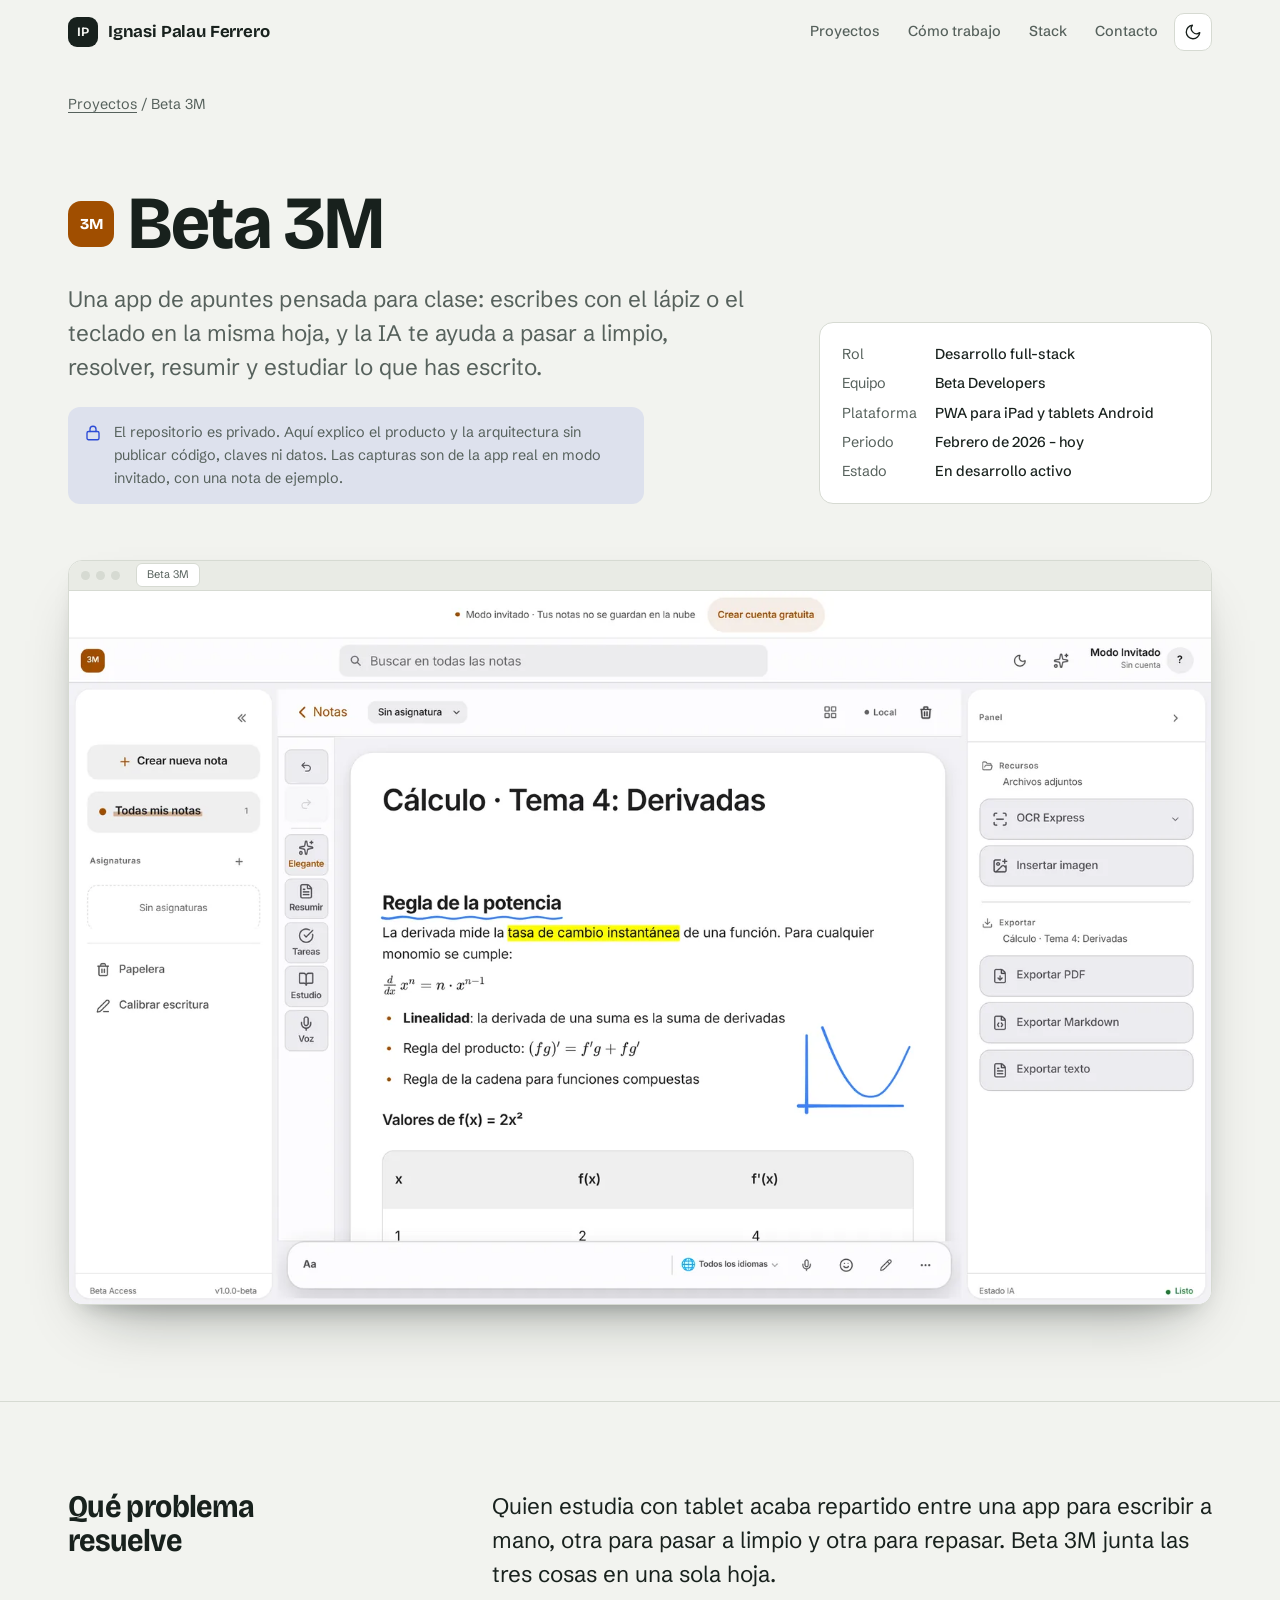
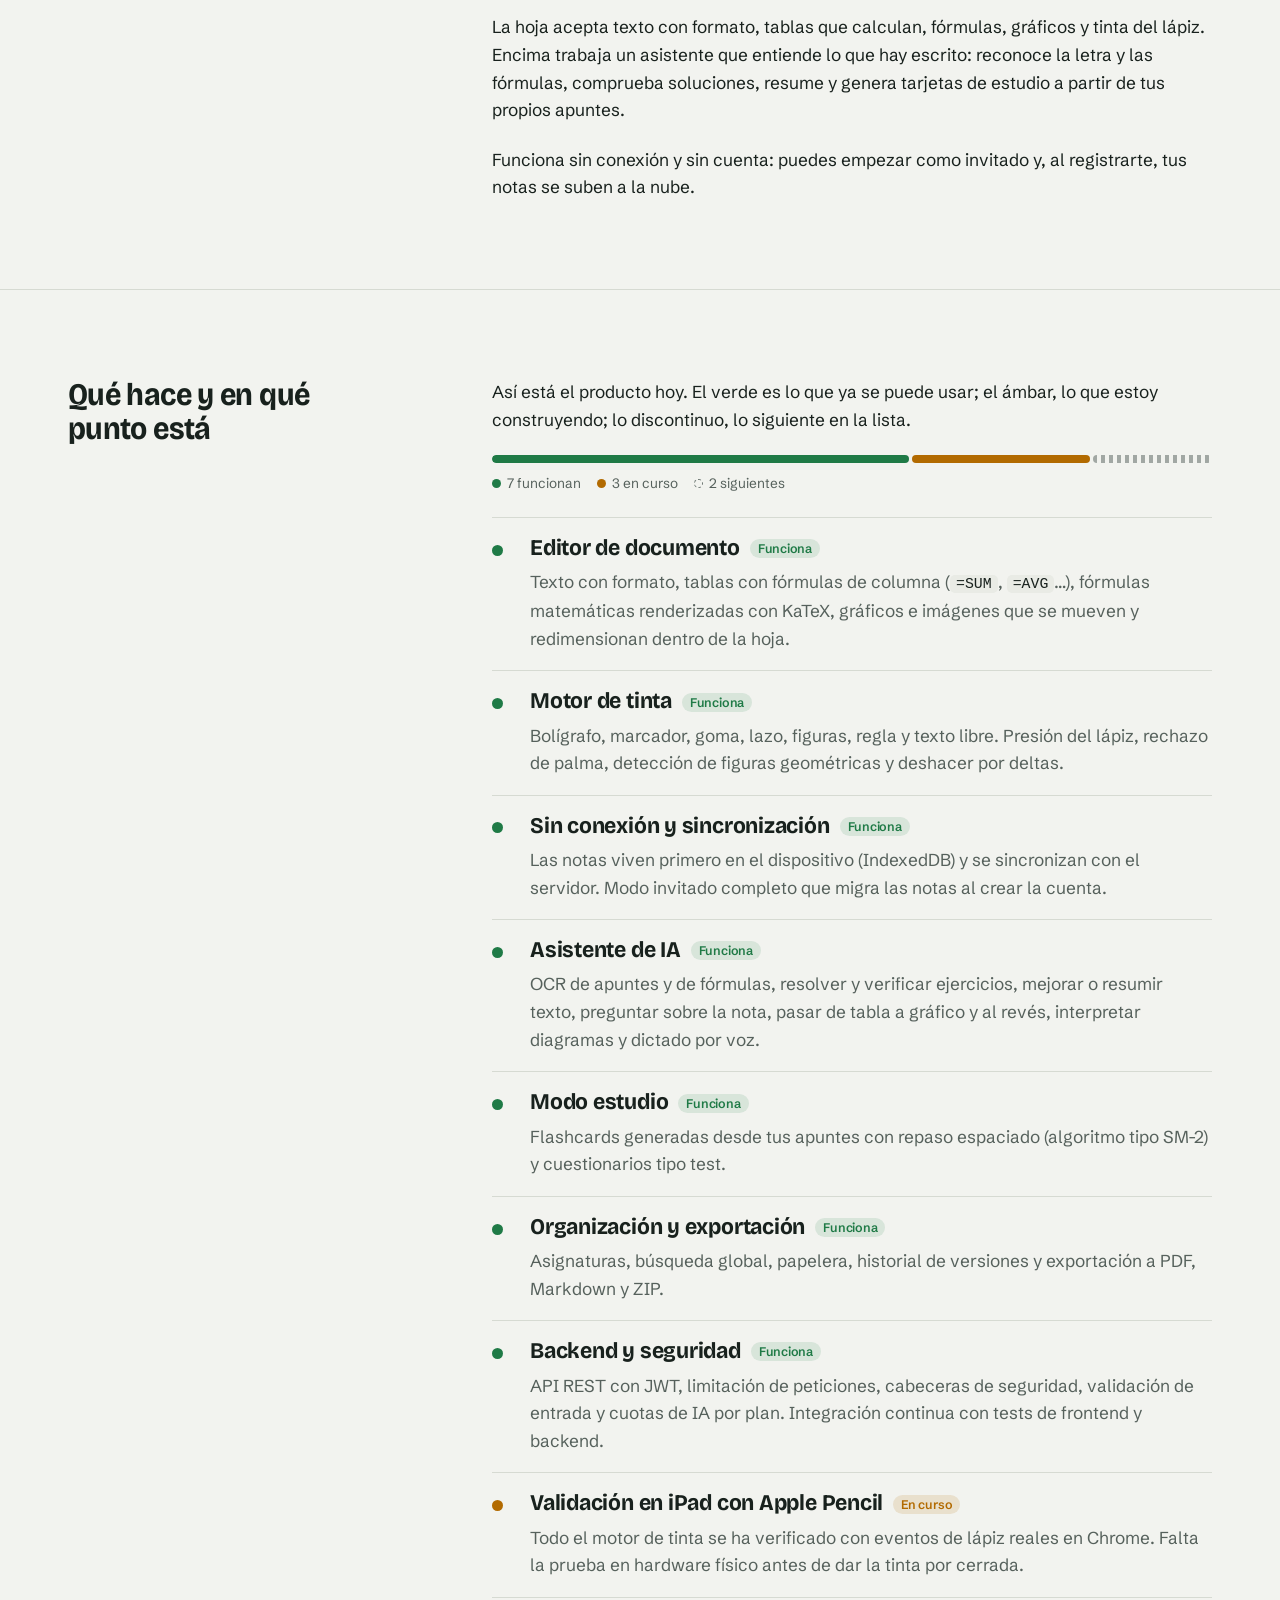
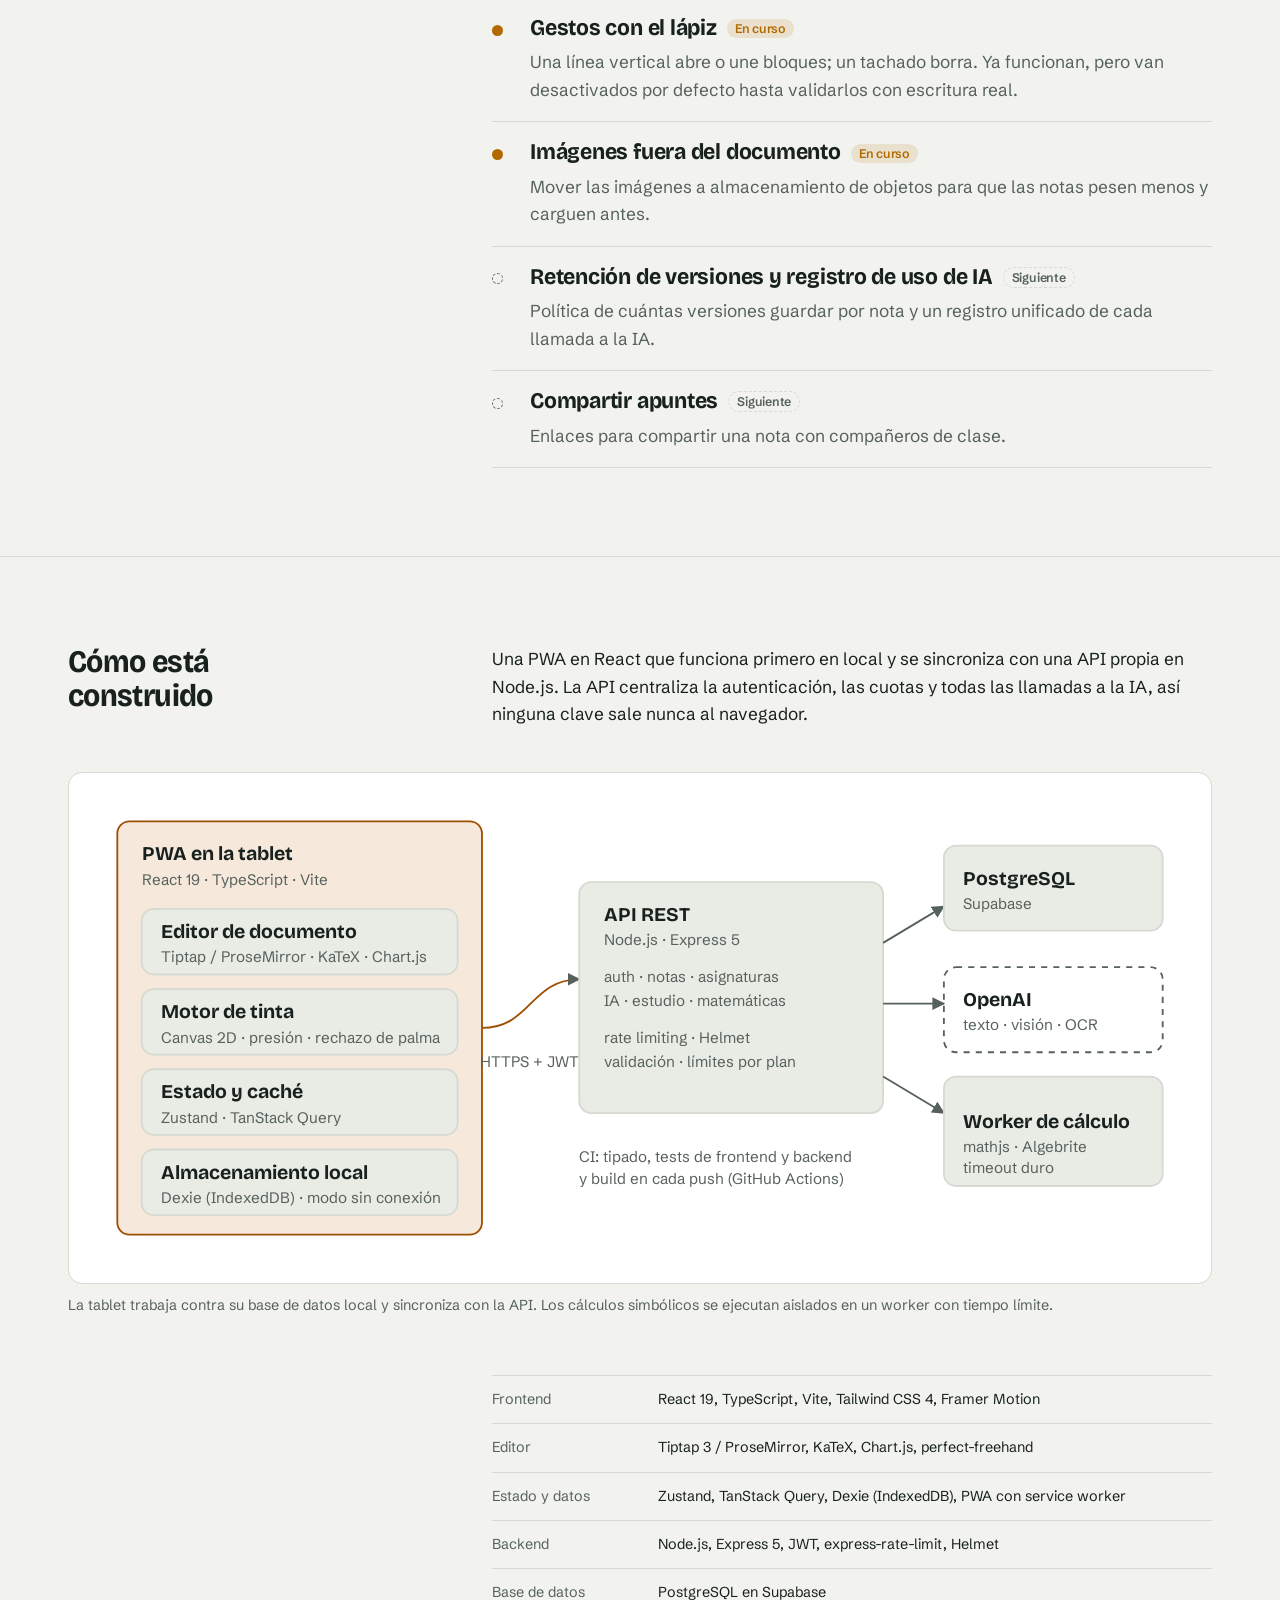
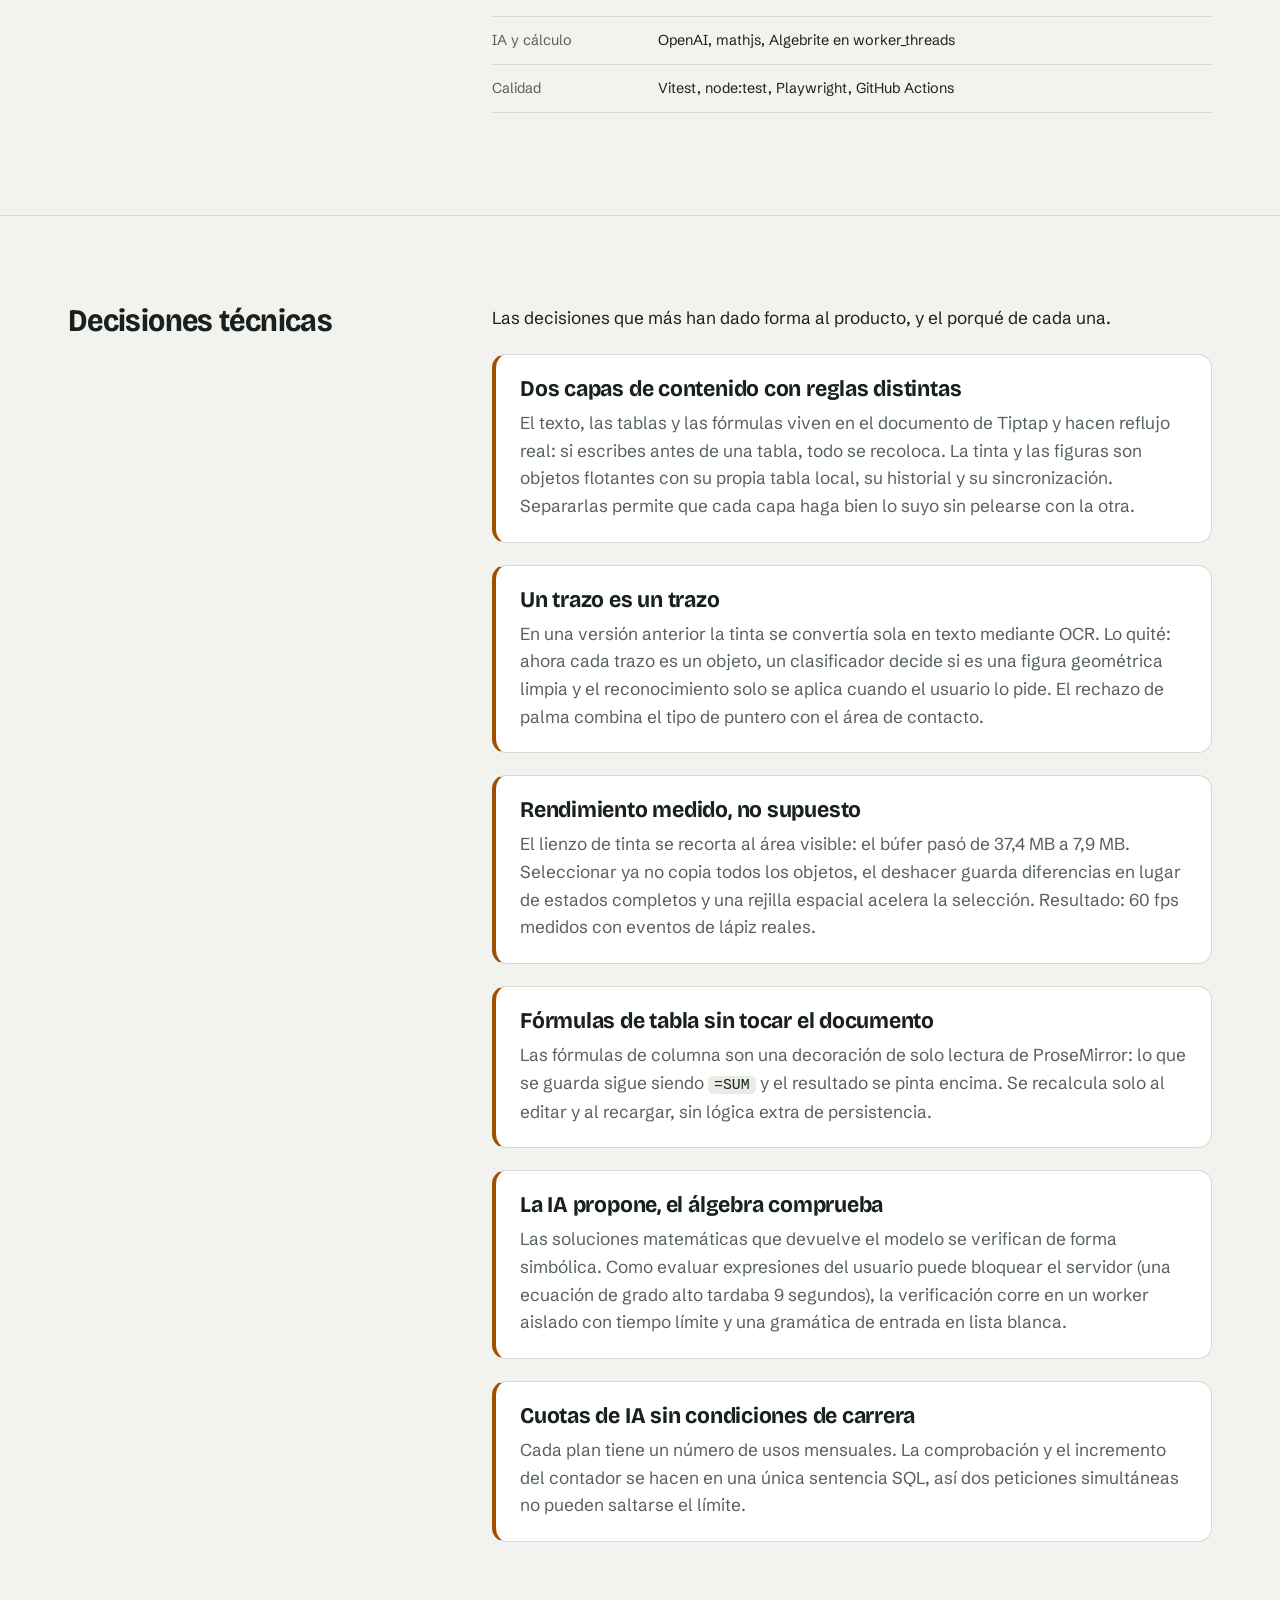
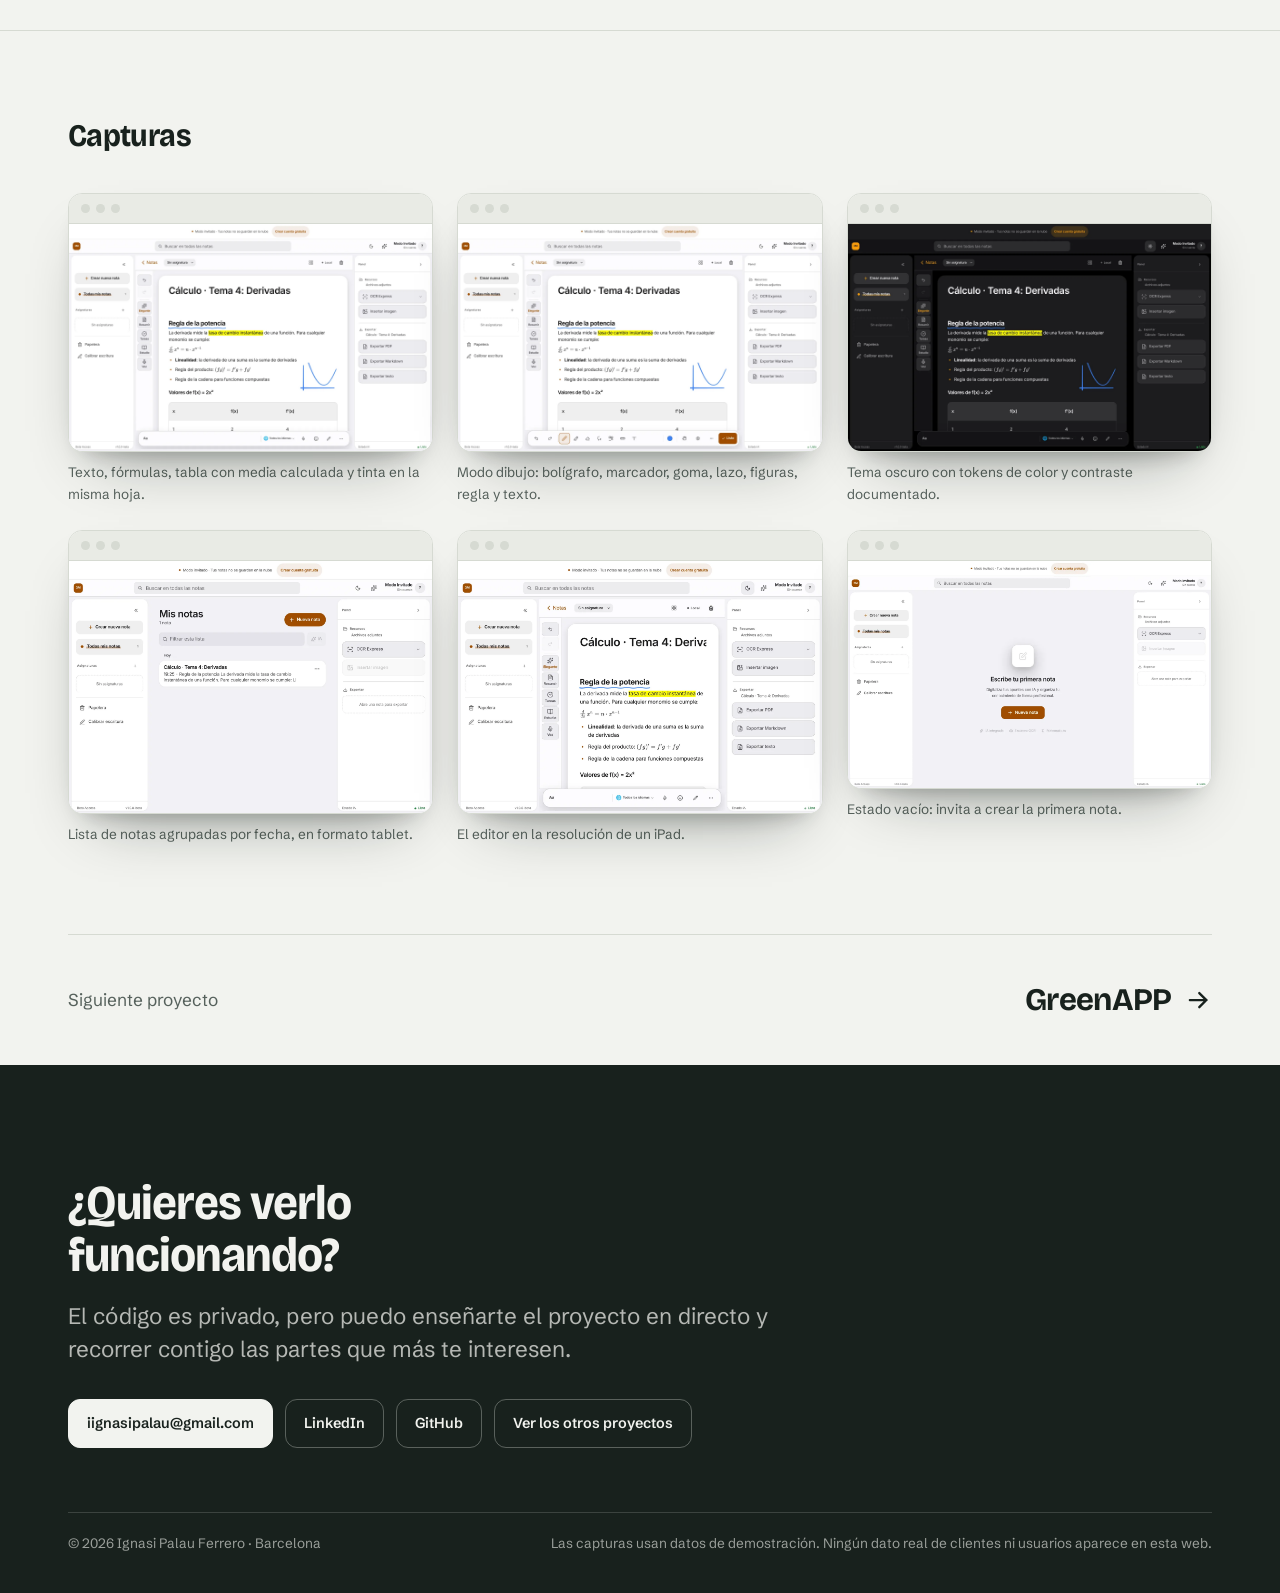
==== commit d5ebbab4: "Add files via upload" ====
--- a/proyectos/beta3m.html
+++ b/proyectos/beta3m.html
@@ -56,7 +56,9 @@
       <h2>¿Quieres verlo funcionando?</h2>
       <p>El código es privado, pero puedo enseñarte el proyecto en directo y recorrer contigo las partes que más te interesen.</p>
       <div class="links">
-        <a class="btn" href="https://github.com/ignasipalauferrero" rel="me">GitHub · ignasipalauferrero</a>
+        <a class="btn" href="mailto:iignasipalau@gmail.com">iignasipalau@gmail.com</a>
+        <a class="btn ghost" href="https://www.linkedin.com/in/ignasipalau" rel="me">LinkedIn</a>
+        <a class="btn ghost" href="https://github.com/ignasipalauferrero" rel="me">GitHub</a>
         <a class="btn ghost" href="../#proyectos">Ver los otros proyectos</a>
       </div>
       <div class="fineprint">
